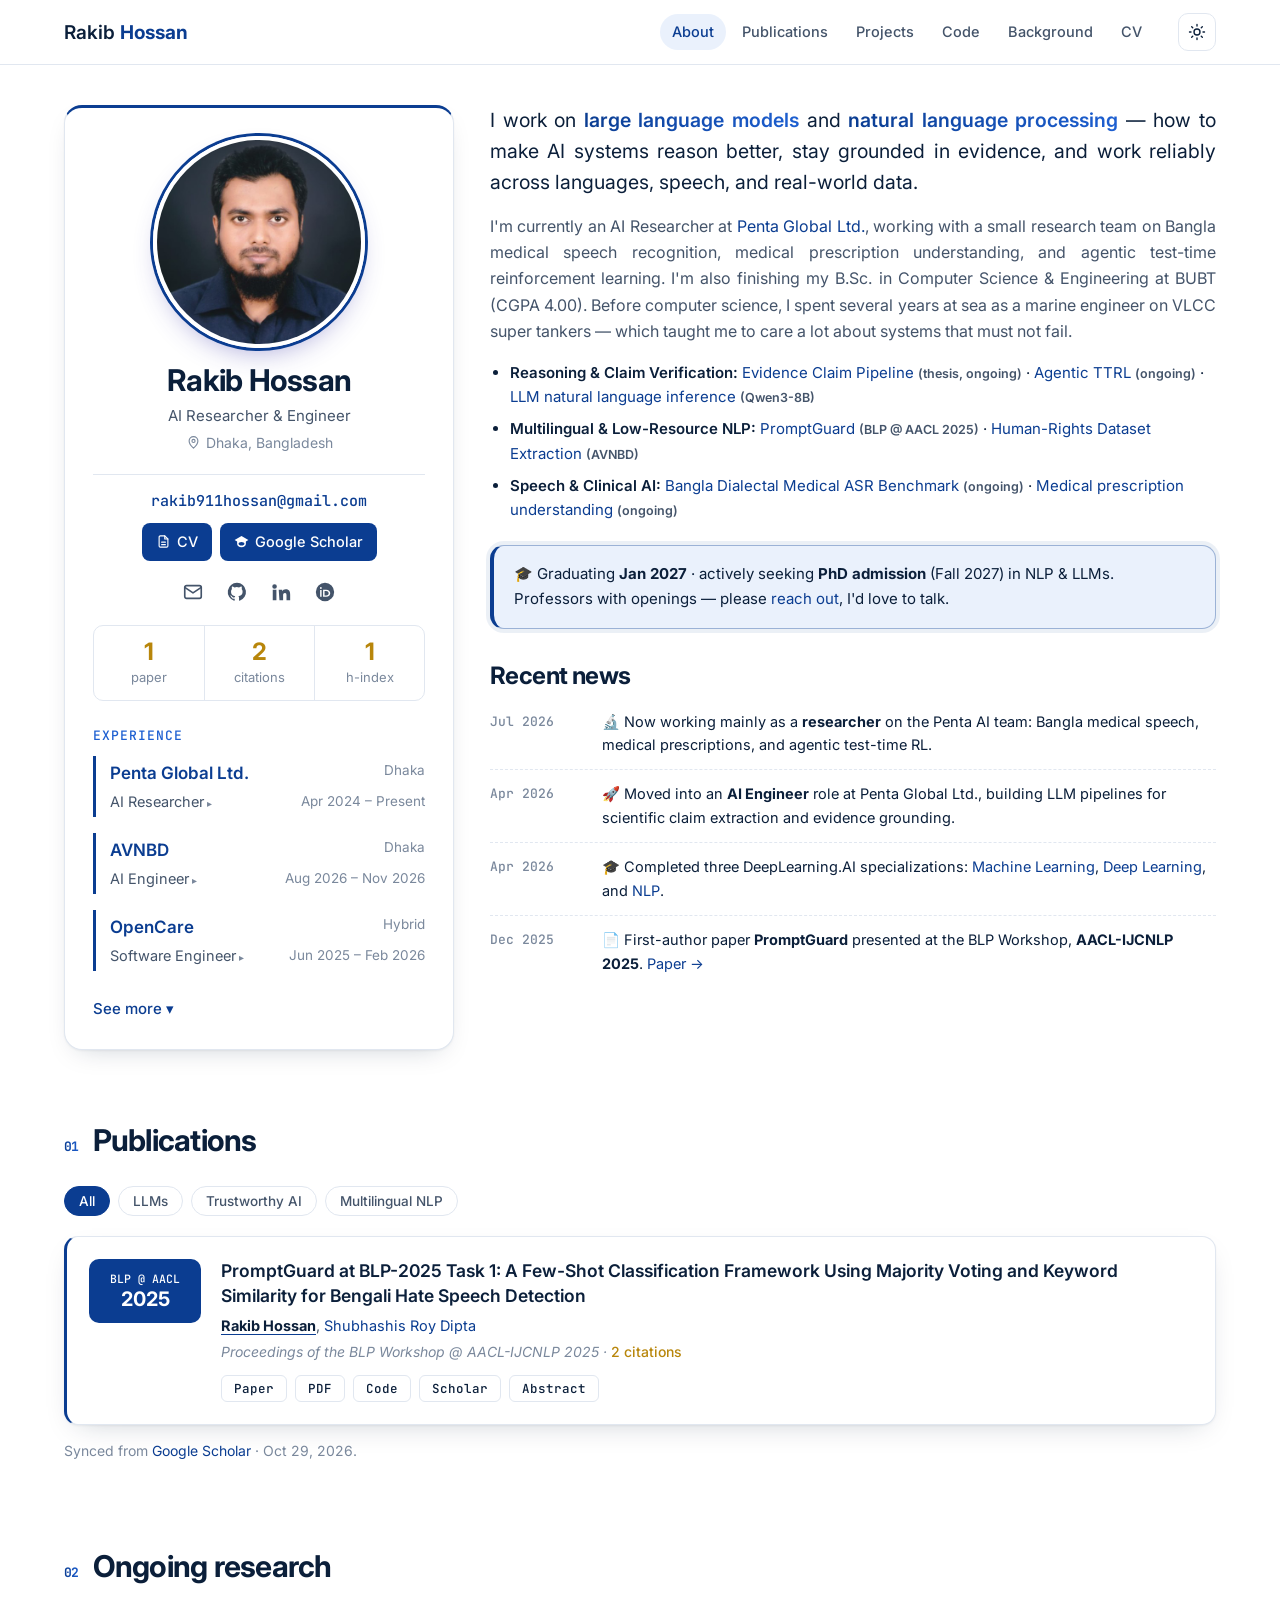
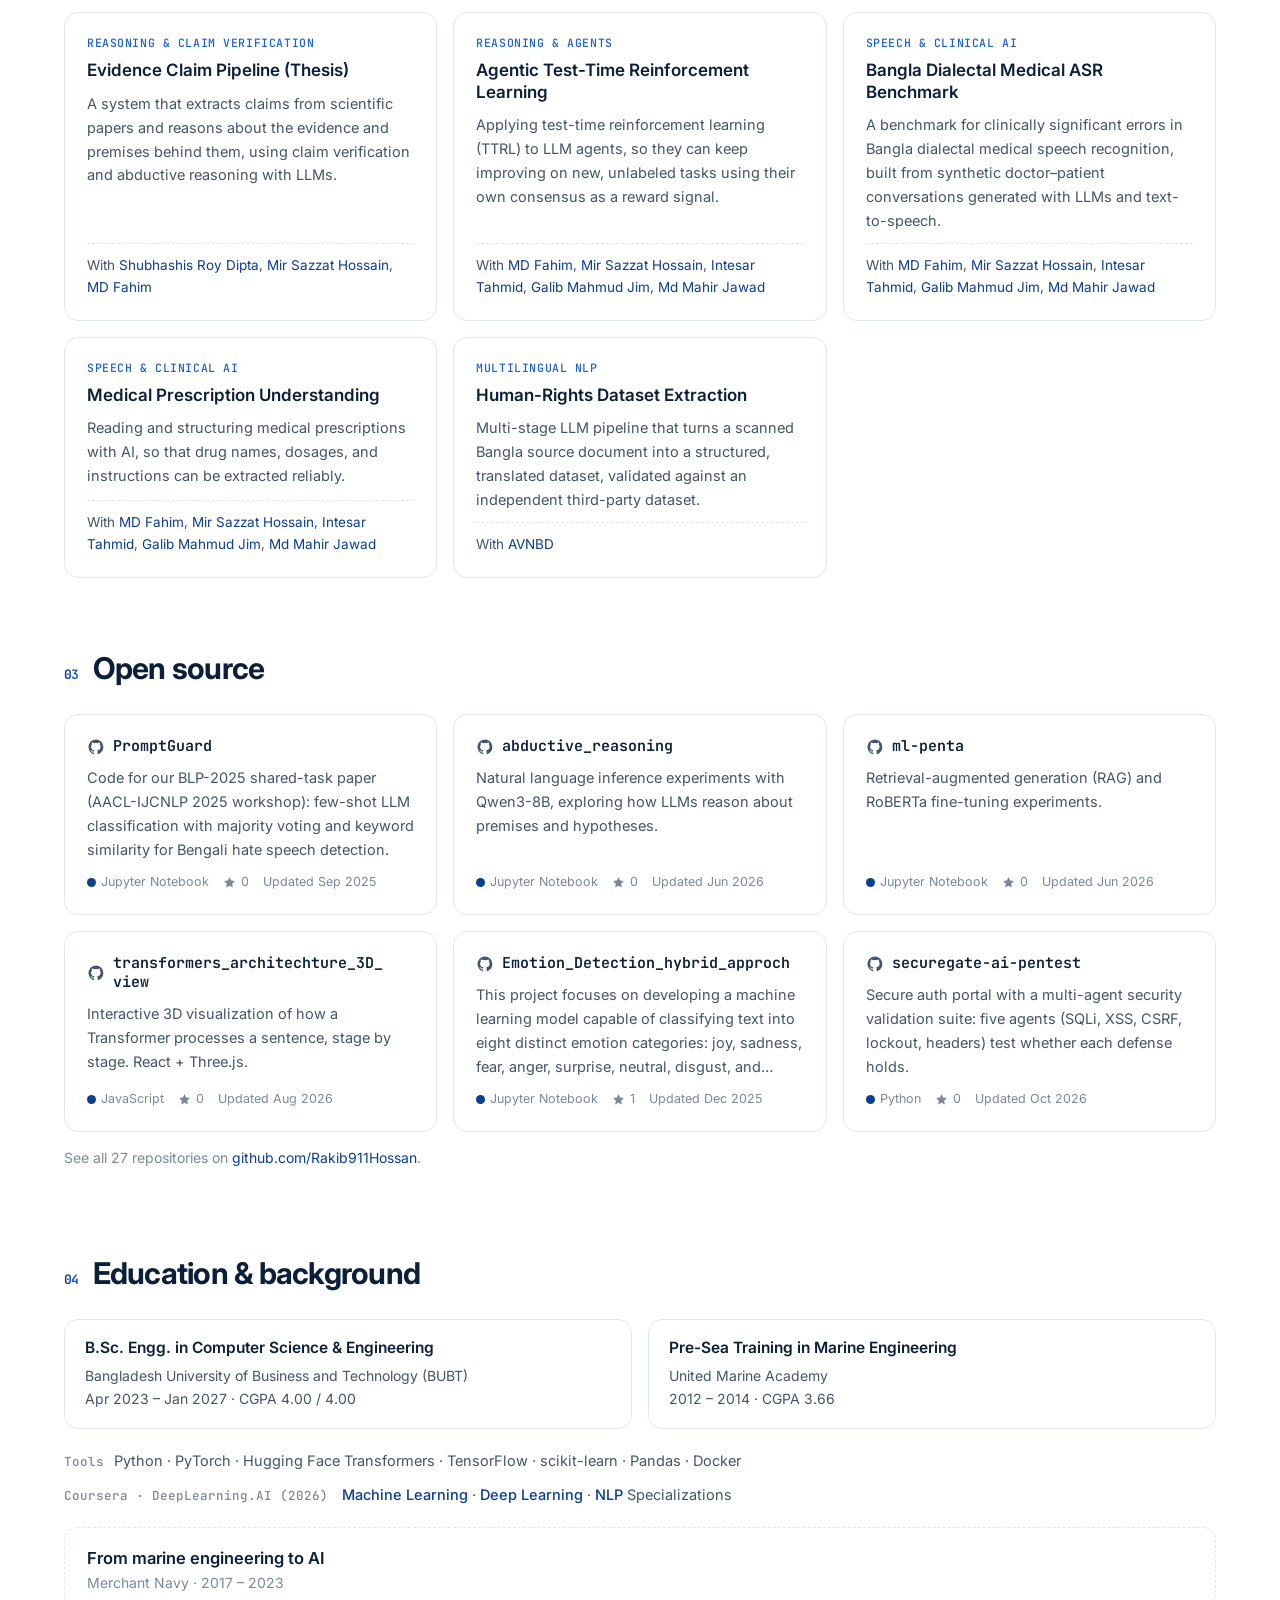
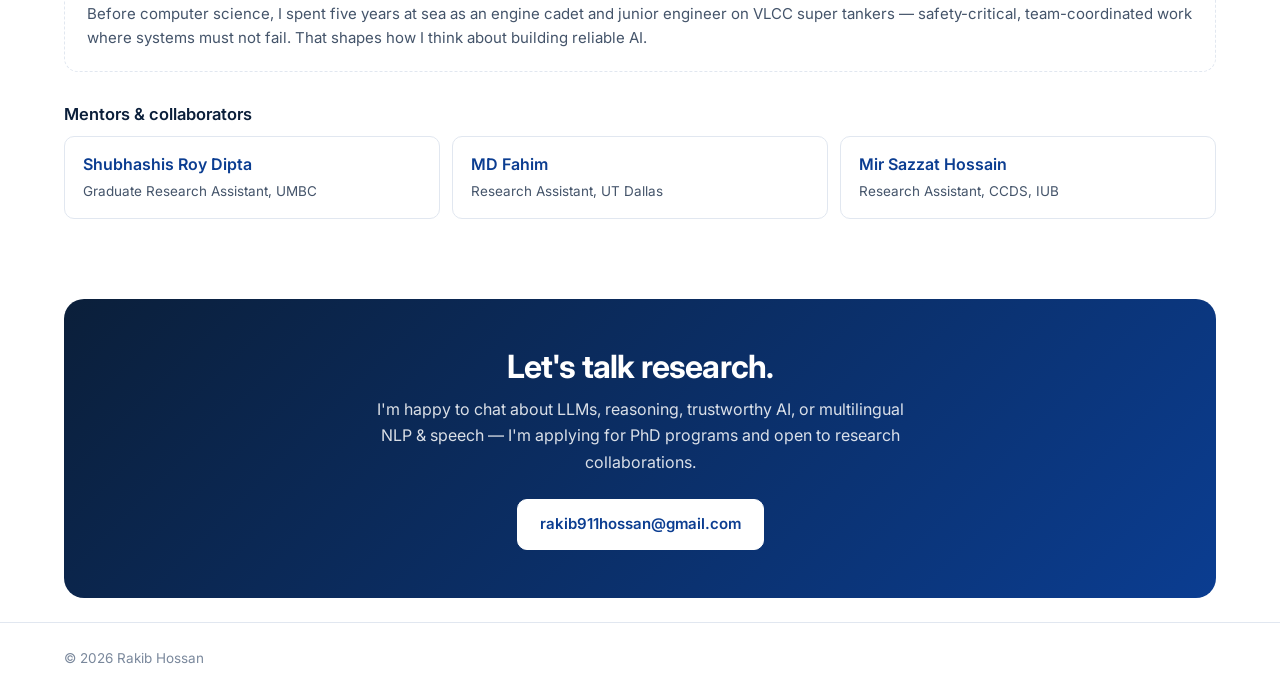
==== template.html @ 10f538f2 "Prerender index.html with headless Chrome; drop live GitHub fetch template.html is now the source pa" ====
<!doctype html>
<html lang="en">
<head>
  <!-- Source page: scripts/prerender.py renders it into index.html. Edit this file, not index.html. -->
  <meta charset="utf-8">
  <meta name="viewport" content="width=device-width, initial-scale=1">
  <title>Rakib Hossan · AI Researcher & Engineer</title>
  <meta name="description" content="Rakib Hossan — AI researcher working on large language models, reasoning, trustworthy AI, and multilingual NLP & speech. Seeking PhD admission (Fall 2027).">
  <link rel="canonical" href="https://www.rakibhossan.com/">
  <meta property="og:type" content="profile">
  <meta property="og:url" content="https://www.rakibhossan.com/">
  <meta property="og:title" content="Rakib Hossan · AI Researcher & Engineer">
  <meta property="og:description" content="LLMs, reasoning, trustworthy AI, and multilingual NLP & speech. Seeking PhD admission (Fall 2027).">
  <meta property="og:image" content="https://www.rakibhossan.com/assets/rakib.jpg">
  <meta name="twitter:card" content="summary">
  <link rel="icon" href="assets/favicon.png">
  <link rel="preconnect" href="https://fonts.googleapis.com">
  <link rel="preconnect" href="https://fonts.gstatic.com" crossorigin>
  <link href="https://fonts.googleapis.com/css2?family=Inter:wght@400;500;600;700&family=JetBrains+Mono:wght@500&display=swap" rel="stylesheet">
  <link rel="stylesheet" href="style.css">
  <script>
    // Mark JS as running (enables scroll animations), and apply saved theme before paint to avoid a flash
    document.documentElement.classList.add('js');
    try { const t = localStorage.getItem('theme'); if (t) document.documentElement.dataset.theme = t; } catch (e) {}
  </script>
  <!-- Vercel Web Analytics (cookieless; served by Vercel, 404s harmlessly on localhost) -->
  <script>window.va = window.va || function () { (window.vaq = window.vaq || []).push(arguments); };</script>
  <script defer src="/_vercel/insights/script.js"></script>
</head>
<body>

<header class="topbar">
  <div class="wrap topbar-inner">
    <a class="brand" href="#about">Rakib <b>Hossan</b></a>
    <nav class="nav" id="nav">
      <a href="#about">About</a>
      <a href="#publications">Publications</a>
      <a href="#projects">Projects</a>
      <a href="#code">Code</a>
      <a href="#background">Background</a>
      <a id="navCv" href="assets/Rakib_Hossan_CV.pdf" target="_blank" rel="noopener" hidden>CV</a>
    </nav>
    <div class="topbar-actions">
      <button class="icon-btn" id="themeToggle" aria-label="Toggle dark mode">
        <svg class="i-sun" viewBox="0 0 24 24"><circle cx="12" cy="12" r="4"/><path d="M12 2v2M12 20v2M4.9 4.9l1.4 1.4M17.7 17.7l1.4 1.4M2 12h2M20 12h2M4.9 19.1l1.4-1.4M17.7 6.3l1.4-1.4"/></svg>
        <svg class="i-moon" viewBox="0 0 24 24"><path d="M21 12.8A9 9 0 1 1 11.2 3a7 7 0 0 0 9.8 9.8z"/></svg>
      </button>
      <button class="icon-btn menu-btn" id="menuBtn" aria-label="Open menu">
        <svg viewBox="0 0 24 24"><path d="M4 7h16M4 12h16M4 17h16"/></svg>
      </button>
    </div>
  </div>
</header>

<!-- All content below is rendered by script.js from data/*.json -->
<main class="wrap" id="app">

  <!-- ============ ABOUT: side card + intro ============ -->
  <section id="about" class="about">
    <aside class="sidecard">
      <div class="id">
        <img id="photo" alt="Portrait of Rakib Hossan" width="96" height="96">
        <div>
          <h1 data-bind="name">Rakib Hossan</h1>
          <p class="position" data-bind="position"></p>
          <p class="location"><svg viewBox="0 0 24 24"><path d="M12 21s-7-6.2-7-11.5a7 7 0 0 1 14 0C19 14.8 12 21 12 21z"/><circle cx="12" cy="9.5" r="2.5"/></svg><span data-bind="location"></span></p>
        </div>
      </div>
      <a class="email" id="emailLink" href="#"></a>
      <div class="quick-links" id="quickLinks"></div>
      <ul class="socials" id="socials"></ul>
      <div class="mini-stats" id="stats"></div>

      <h2 class="side-title">Experience</h2>
      <ol class="exp" id="experience"></ol>
      <button class="link-btn" id="expMore" hidden>See more ▾</button>
    </aside>

    <div class="intro">
      <p class="lead" data-bind="lead"></p>
      <p class="bio" data-bind="bio"></p>
      <ul class="focus-list" id="focus"></ul>
      <div class="callout" data-bind="availability"></div>

      <div class="news-block">
        <h2 class="block-title">Recent news <button class="link-btn" id="newsMore" hidden>(See all)</button></h2>
        <ul class="news" id="newsList"></ul>
      </div>
    </div>
  </section>

  <!-- ============ PUBLICATIONS ============ -->
  <section id="publications" class="section">
    <h2 class="section-title"><span>01</span> Publications</h2>
    <div class="filters" id="pubFilters" aria-label="Filter publications"></div>
    <ol class="pubs" id="pubs"></ol>
    <p class="note" id="scholarNote"></p>
  </section>

  <section id="projects" class="section">
    <h2 class="section-title"><span>02</span> Ongoing research</h2>
    <div class="cards" id="projectCards"></div>
  </section>

  <section id="code" class="section">
    <h2 class="section-title"><span>03</span> Open source</h2>
    <div class="cards repos" id="repos"><p class="note">Loading repositories from GitHub…</p></div>
    <p class="note" id="ghNote"></p>
  </section>

  <section id="background" class="section">
    <h2 class="section-title"><span>04</span> Education &amp; background</h2>
    <div class="edu-grid" id="education"></div>
    <ul class="certs" id="certs"></ul>
    <div id="beyond"></div>
    <h3 class="sub-title">Mentors &amp; collaborators</h3>
    <ul class="mentors" id="mentors"></ul>
  </section>

  <section id="contact" class="section contact">
    <h2>Let's talk research.</h2>
    <p>I'm happy to chat about LLMs, reasoning, trustworthy AI, or multilingual NLP &amp; speech — I'm applying for PhD programs and open to research collaborations.</p>
    <a class="btn primary" id="contactBtn" href="#"></a>
  </section>
</main>

<footer class="footer">
  <div class="wrap">
    <span>© <span id="year"></span> Rakib Hossan</span>
  </div>
</footer>

<script src="script.js"></script>
</body>
</html>
---- style.css ----
/* ---------- tokens ---------- */
/* Navy & gold: institutional, confident; gold marks metrics */
:root {
  --bg: #ffffff;
  --surface: #ffffff;
  --surface-2: #f3f6fb;
  --text: #0b1f3a;
  --muted: #44546a;
  --faint: #7a889c;
  --line: #e1e7f0;
  --accent: #0b3d91;
  --accent-2: #1d5fd1;
  --accent-soft: #eaf1fc;
  --accent-ink: #ffffff;
  --warm: #b8860b;
  --grid: transparent;
  --shadow: 0 1px 2px rgba(11, 31, 58, .05), 0 10px 28px -14px rgba(11, 31, 58, .25);
  --radius: 14px;
  --serif: 'Inter', system-ui, -apple-system, 'Segoe UI', sans-serif;
  --sans: 'Inter', system-ui, -apple-system, 'Segoe UI', sans-serif;
  --mono: 'JetBrains Mono', ui-monospace, monospace;
  color-scheme: light;
}
@media (prefers-color-scheme: dark) {
  :root:not([data-theme="light"]) {
    --bg: #0a1424; --surface: #0f1d33; --surface-2: #13233d; --text: #e6edf7; --muted: #a3b1c6;
    --faint: #6f809a; --line: #1f3150; --accent: #7fb0ff; --accent-2: #a9c8ff; --accent-soft: #14284a;
    --accent-ink: #071222; --warm: #e0b44c; --grid: transparent;
    --shadow: 0 1px 2px rgba(0,0,0,.4), 0 10px 30px -12px rgba(0,0,0,.6); color-scheme: dark;
  }
}
:root[data-theme="dark"] {
  --bg: #0a1424; --surface: #0f1d33; --surface-2: #13233d; --text: #e6edf7; --muted: #a3b1c6;
  --faint: #6f809a; --line: #1f3150; --accent: #7fb0ff; --accent-2: #a9c8ff; --accent-soft: #14284a;
  --accent-ink: #071222; --warm: #e0b44c; --grid: transparent;
  --shadow: 0 1px 2px rgba(0,0,0,.4), 0 10px 30px -12px rgba(0,0,0,.6); color-scheme: dark;
}

/* ---------- base ---------- */
*, *::before, *::after { box-sizing: border-box; }
html { scroll-behavior: smooth; scroll-padding-top: 80px; }
body {
  position: relative; margin: 0; background: var(--bg); color: var(--text);
  font: 400 16px/1.65 var(--sans); -webkit-font-smoothing: antialiased;
  transition: background .25s, color .25s;
}

a { color: var(--accent); text-decoration: none; text-underline-offset: 3px; }
a:hover { text-decoration: underline; }
img { max-width: 100%; display: block; }
svg { width: 18px; height: 18px; fill: none; stroke: currentColor; stroke-width: 1.8; stroke-linecap: round; stroke-linejoin: round; flex-shrink: 0; }
svg.fill { fill: currentColor; stroke: none; }
h1, h2, h3, h4 { margin: 0; line-height: 1.25; }
[hidden] { display: none !important; }
.wrap { max-width: 1200px; margin: 0 auto; padding: 0 24px; }
@media (max-width: 600px) { .wrap { padding: 0 16px; } }

/* ---------- top bar ---------- */
.topbar {
  position: sticky; top: 0; z-index: 20;
  background: color-mix(in srgb, var(--bg) 82%, transparent);
  backdrop-filter: saturate(160%) blur(12px);
  border-bottom: 1px solid var(--line);
}
.topbar-inner { display: flex; align-items: center; gap: 24px; height: 64px; }
.brand { font: 600 19px var(--serif); color: var(--text); }
.brand b { font-weight: 700; color: var(--accent); }
.brand:hover { text-decoration: none; }
.nav { display: flex; gap: 4px; margin-left: auto; }
.nav a {
  color: var(--muted); font-size: 14.5px; font-weight: 500; padding: 6px 12px; border-radius: 999px;
  transition: color .15s, background .15s;
}
.nav a:hover { color: var(--text); background: var(--surface-2); text-decoration: none; }
.nav a.active { color: var(--accent); background: var(--accent-soft); }
.topbar-actions { display: flex; gap: 6px; }
.icon-btn {
  display: grid; place-items: center; width: 38px; height: 38px; border-radius: 10px;
  border: 1px solid var(--line); background: var(--surface); color: var(--text); cursor: pointer;
}
.icon-btn:hover { border-color: var(--accent); color: var(--accent); }
.i-moon { display: none; }
:root[data-theme="dark"] .i-sun { display: none; }
:root[data-theme="dark"] .i-moon { display: block; }
@media (prefers-color-scheme: dark) {
  :root:not([data-theme="light"]) .i-sun { display: none; }
  :root:not([data-theme="light"]) .i-moon { display: block; }
}
.menu-btn { display: none; }
@media (max-width: 860px) {
  .menu-btn { display: grid; }
  .nav {
    position: absolute; top: 64px; left: 0; right: 0; flex-direction: column; gap: 0;
    background: var(--bg); border-bottom: 1px solid var(--line); padding: 8px 16px 16px;
    display: none;
  }
  .nav.open { display: flex; }
  .nav a { padding: 10px 12px; border-radius: 8px; }
  .topbar-actions { margin-left: auto; }
}

/* ---------- about: side card + intro ---------- */
.about {
  display: grid; grid-template-columns: 390px 1fr; gap: 36px; align-items: start;
  padding: 40px 0 8px;
}
.sidecard {
  background: var(--surface); border: 1px solid var(--line); border-radius: 18px;
  padding: 28px; box-shadow: var(--shadow);
}
.id { display: flex; flex-direction: column; gap: 16px; align-items: center; text-align: center; }
.id img { width: 212px; height: 212px; border-radius: 50%; object-fit: cover; border: 4px solid var(--surface); flex-shrink: 0;
  box-shadow: 0 0 0 3px var(--accent), 0 12px 28px -10px rgba(55, 48, 163, .45); }
.id h1 { white-space: nowrap; font: 700 30px/1.1 var(--serif); letter-spacing: -.01em; }
.position { margin: 8px 0 0; font-size: 15px; line-height: 1.45; color: var(--muted); }
.email {
  display: block; margin: 20px 0 12px; padding-top: 16px; border-top: 1px solid var(--line);
  font: 500 15px var(--mono); word-break: break-all;
}
.quick-links { display: flex; flex-wrap: wrap; gap: 8px; }
.tag-btn {
  display: inline-flex; align-items: center; gap: 6px; padding: 7px 14px; border-radius: 8px;
  background: var(--accent); color: var(--accent-ink); font-size: 14.5px; font-weight: 500;
}
.tag-btn:hover { text-decoration: none; filter: brightness(1.08); }
.tag-btn svg { width: 15px; height: 15px; }
.socials { list-style: none; display: flex; gap: 2px; margin: 10px 0 0 -8px; padding: 0; }
.socials a {
  display: grid; place-items: center; width: 42px; height: 42px; border-radius: 10px;
  color: var(--muted); transition: color .15s, background .15s;
}
.socials a:hover { color: var(--accent); background: var(--accent-soft); }
.socials svg { width: 22px; height: 22px; }
.mini-stats {
  display: grid; grid-template-columns: repeat(4, 1fr); margin-top: 12px;
  border: 1px solid var(--line); border-radius: 10px; overflow: hidden;
}
.mini-stats div { display: flex; flex-direction: column; align-items: center; padding: 12px 4px; }
.mini-stats div + div { border-left: 1px solid var(--line); }
.mini-stats b { font: 700 24px/1.2 var(--serif); color: var(--accent); }
.mini-stats span { font-size: 13px; color: var(--faint); }

.side-title {
  font: 500 13px var(--mono); text-transform: uppercase; letter-spacing: .08em; color: var(--warm);
  margin: 26px 0 12px;
}
.exp { list-style: none; margin: 0; padding: 0; }
.exp > li { border-left: 3px solid var(--accent); padding: 3px 0 3px 14px; margin-bottom: 16px; }
.exp summary { list-style: none; cursor: pointer; }
.exp summary::-webkit-details-marker { display: none; }
.exp-row { display: flex; justify-content: space-between; gap: 10px; font-size: 14.5px; color: var(--muted); }
.exp-row + .exp-row { margin-top: 3px; }
.exp-org { font-size: 17px; font-weight: 600; color: var(--text); }
.exp-where, .exp-date { color: var(--faint); white-space: nowrap; font-size: 13.5px; }
.exp summary:hover .exp-row:last-child > span:first-child { color: var(--accent); }
.exp summary .exp-row:last-child > span:first-child::after { content: ' ▸'; font-size: 10px; color: var(--faint); }
.exp details[open] summary .exp-row:last-child > span:first-child::after { content: ' ▾'; }
.exp details ul { margin: 8px 0 2px; padding-left: 18px; font-size: 14.5px; color: var(--muted); }
.exp details li { margin: 3px 0; }

.intro .lead { font-size: 19.5px; line-height: 1.6; margin: 0 0 14px; }
.lead strong { color: var(--accent); font-weight: 600; }
.bio { color: var(--muted); margin: 0 0 16px; }
.focus-list { margin: 0 0 22px; padding-left: 20px; }
.focus-list li { margin: 7px 0; font-size: 15px; }
.focus-list b { font-weight: 600; }
.venue-tag { font-size: 12.5px; font-weight: 600; color: var(--muted); }
.callout {
  padding: 16px 20px; border-radius: 14px; text-align: center; font-size: 15px;
  background: var(--accent-soft); border: 1px solid color-mix(in srgb, var(--accent) 35%, transparent);
  box-shadow: 0 0 0 4px color-mix(in srgb, var(--accent) 8%, transparent);
}
.news-block { margin-top: 32px; }
.block-title { font: 700 24px var(--serif); margin-bottom: 8px; display: flex; align-items: baseline; gap: 8px; }
.block-title .link-btn { margin: 0; font-size: 14px; }
.news li { font-size: 14.5px; }

@media (max-width: 900px) {
  .about { grid-template-columns: 1fr; gap: 28px; padding-top: 24px; }
}
@media (max-width: 400px) {
  .id img { width: 180px; height: 180px; }
  .id h1 { font-size: 26px; }
}

/* ---------- sections ---------- */
.section { padding: 64px 0 8px; transition: opacity .6s, transform .6s; }
/* Fade-in only when JS runs; the prerendered page stays fully visible without it */
.js .section:not(.in) { opacity: 0; transform: translateY(14px); }
@media (prefers-reduced-motion: reduce) { .js .section:not(.in) { opacity: 1; transform: none; } .section { transition: none; } }
.section-title {
  display: flex; align-items: baseline; gap: 14px; font: 700 30px var(--serif);
  letter-spacing: -.01em; margin-bottom: 28px;
}
.section-title span { font: 500 13px var(--mono); color: var(--warm); }
.sub-title { font: 700 20px var(--serif); margin: 40px 0 16px; }
.note { color: var(--faint); font-size: 14px; }
.link-btn {
  background: none; border: 0; padding: 0; margin-top: 12px; color: var(--accent);
  font: 500 14px var(--sans); cursor: pointer;
}
.link-btn:hover { text-decoration: underline; }

/* news */
.news { list-style: none; margin: 0; padding: 0; }
.news li {
  display: grid; grid-template-columns: 96px 1fr; gap: 16px; padding: 12px 0;
  border-bottom: 1px dashed var(--line);
}
.news li:last-child { border-bottom: 0; }
.news time { font: 500 13px/1.9 var(--mono); color: var(--faint); }
@media (max-width: 520px) { .news li { grid-template-columns: 1fr; gap: 2px; } }

/* background */
.tl-meta { color: var(--faint); font-size: 14px; margin: 2px 0 8px; }
.beyond { margin-top: 20px; padding: 20px 22px; border: 1px dashed var(--line); border-radius: var(--radius); }
.beyond h3 { font-size: 16.5px; font-weight: 600; }
.beyond p:last-child { margin: 0; color: var(--muted); font-size: 15px; }
.edu-grid { display: grid; grid-template-columns: repeat(auto-fit, minmax(260px, 1fr)); gap: 16px; }
.edu { padding: 18px 20px; background: var(--surface); border: 1px solid var(--line); border-radius: var(--radius); }
.edu h4 { font-size: 15.5px; font-weight: 600; margin-bottom: 6px; }
.edu p { margin: 0; font-size: 14px; color: var(--muted); }
@media (max-width: 760px) { .edu-grid { grid-template-columns: 1fr; } }

/* publications */
.filters { display: flex; flex-wrap: wrap; gap: 8px; margin-bottom: 20px; }
.chip {
  border: 1px solid var(--line); background: var(--surface); color: var(--muted);
  padding: 6px 14px; border-radius: 999px; font: 500 13.5px var(--sans); cursor: pointer;
  transition: all .15s;
}
.chip:hover { border-color: var(--accent); color: var(--accent); }
.chip.active { background: var(--accent); border-color: var(--accent); color: var(--accent-ink); }
.pubs { list-style: none; margin: 0; padding: 0; display: grid; gap: 16px; }
.pub {
  display: grid; grid-template-columns: 112px 1fr; gap: 20px; padding: 22px;
  background: var(--surface); border: 1px solid var(--line); border-radius: var(--radius);
  box-shadow: var(--shadow);
}
.pub-badge {
  align-self: start; text-align: center; padding: 12px 8px; border-radius: 10px;
  background: var(--accent-soft); color: var(--accent); font: 500 11.5px/1.4 var(--mono);
  word-break: break-word;
}
.pub-badge b { font: 700 20px var(--serif); }
.pub h3 { font: 600 17.5px/1.4 var(--sans); margin-bottom: 6px; }
.authors { margin: 0; font-size: 14.5px; color: var(--muted); }
.authors b { color: var(--text); text-decoration: underline; text-decoration-color: var(--accent); text-underline-offset: 3px; }
.venue { margin: 2px 0 12px; font-size: 14px; font-style: italic; color: var(--faint); }
.cites { font-style: normal; color: var(--warm); font-weight: 500; }
.pub-links { display: flex; flex-wrap: wrap; gap: 8px; }
.pub-links a, .abs-toggle {
  font: 500 12.5px var(--mono); padding: 4px 12px; border-radius: 6px;
  border: 1px solid var(--line); color: var(--text); background: transparent; cursor: pointer;
}
.pub-links a:hover, .abs-toggle:hover, .abs-toggle.on { border-color: var(--accent); color: var(--accent); text-decoration: none; }
.abstract {
  margin: 14px 0 0; padding: 14px 16px; background: var(--surface-2); border-radius: 10px;
  font-size: 14.5px; color: var(--muted);
}
@media (max-width: 600px) {
  .pub { grid-template-columns: 1fr; gap: 12px; padding: 18px; }
  .pub-badge { justify-self: start; padding: 6px 12px; }
  .pub-badge br { display: none; }
  .pub-badge b { font-size: 14px; margin-left: 4px; }
}

/* cards */
.cards { display: grid; grid-template-columns: repeat(3, 1fr); gap: 16px; }
.card {
  display: flex; flex-direction: column; gap: 10px; padding: 22px;
  background: var(--surface); border: 1px solid var(--line); border-radius: var(--radius);
  transition: transform .2s, border-color .2s, box-shadow .2s;
}
.card:hover { transform: translateY(-3px); border-color: var(--accent); box-shadow: var(--shadow); }
.card h3 { font-size: 17px; font-weight: 600; }
.card p { margin: 0; color: var(--muted); font-size: 14.5px; }
.card .collab { margin-top: auto; padding-top: 10px; border-top: 1px dashed var(--line); font-size: 13.5px; }
.tag { align-self: flex-start; font: 500 11.5px var(--mono); color: var(--warm); text-transform: uppercase; letter-spacing: .05em; }
@media (max-width: 900px) { .cards { grid-template-columns: repeat(2, 1fr); } }
@media (max-width: 600px) { .cards { grid-template-columns: 1fr; } }

.repo { color: var(--text); }
.repo:hover { text-decoration: none; }
.repo p { display: -webkit-box; -webkit-line-clamp: 4; -webkit-box-orient: vertical; overflow: hidden; }
.repo h3 { display: flex; align-items: center; gap: 8px; font-family: var(--mono); font-size: 15px; overflow-wrap: anywhere; }
.repo h3 svg { color: var(--muted); }
.repo-meta { margin-top: auto; display: flex; flex-wrap: wrap; gap: 14px; font-size: 12.5px; color: var(--faint); }
.repo-meta span { display: inline-flex; align-items: center; gap: 5px; }
.repo-meta svg { width: 13px; height: 13px; }
.lang-dot { width: 9px; height: 9px; border-radius: 50%; background: var(--accent); display: inline-block; }

/* mentors */
.sub-title { font-size: 16.5px; font-weight: 600; margin: 32px 0 12px; }
.mentors { list-style: none; padding: 0; margin: 0; display: grid; grid-template-columns: repeat(auto-fit, minmax(230px, 1fr)); gap: 12px; }
.mentors li { padding: 14px 18px; background: var(--surface); border: 1px solid var(--line); border-radius: 10px; }
.mentors a { display: block; font-weight: 600; }
.mentors span { font-size: 13.5px; color: var(--muted); }
.pill {
  font-size: 13px; padding: 3px 11px; border-radius: 999px;
  background: var(--surface); border: 1px solid var(--line); color: var(--muted);
}
.certs { list-style: none; padding: 0; margin: 32px 0 0; display: grid; gap: 10px; }
.certs li {
  display: flex; justify-content: space-between; gap: 16px; flex-wrap: wrap;
  padding: 14px 18px; background: var(--surface); border: 1px solid var(--line); border-radius: 10px;
}
.certs a { font-weight: 500; }
.certs span { font: 500 12.5px var(--mono); color: var(--faint); }

/* contact */
.contact {
  margin: 72px 0 24px; padding: 48px 32px; text-align: center; border-radius: 20px;
  background: var(--accent-soft); border: 1px solid var(--line);
}
.contact h2 { font: 700 32px var(--serif); margin-bottom: 10px; }
.contact p { color: var(--muted); max-width: 560px; margin: 0 auto 24px; }
.contact .btn { word-break: break-all; }

/* footer */
.footer { border-top: 1px solid var(--line); padding: 24px 0; color: var(--faint); font-size: 13.5px; }
.footer .wrap { display: flex; justify-content: space-between; gap: 16px; flex-wrap: wrap; }

/* ---------- academic theme accents ---------- */
.lead strong, .section-title span {
  background: linear-gradient(90deg, var(--accent), var(--accent-2));
  -webkit-background-clip: text; background-clip: text; color: transparent;
}
.section-title span { font-weight: 700; }
.section-title { letter-spacing: -.025em; }
.id h1, .contact h2, .block-title { letter-spacing: -.025em; }
.mini-stats b, .stat .num { color: var(--warm); }
.cites { color: var(--warm); }
.tag, .side-title { color: var(--accent-2); }
.sidecard { border-top: 3px solid var(--accent); }
.pub { border-left: 3px solid var(--accent); }
.pub-badge { background: var(--accent); color: var(--accent-ink); }
.pub-badge b { color: var(--accent-ink); }
.callout { text-align: left; border-left: 4px solid var(--accent); }
.contact {
  background: linear-gradient(135deg, #0b1f3a, #0b3d91); border: 0; color: #fff;
}
.contact p { color: rgba(255,255,255,.85); }
.contact .btn.primary { background: #fff; border-color: #fff; color: #0b3d91; }
:root[data-theme="dark"] .contact { background: linear-gradient(135deg, #0f2a55, #1d4ed8); }
@media (prefers-color-scheme: dark) { :root:not([data-theme="light"]) .contact { background: linear-gradient(135deg, #0f2a55, #1d4ed8); } }

/* buttons */
.btn {
  display: inline-flex; align-items: center; gap: 8px; padding: 12px 22px; border-radius: 10px;
  border: 1px solid var(--line); background: var(--surface); color: var(--text);
  font-weight: 600; font-size: 15px; transition: transform .15s, box-shadow .15s;
}
.btn:hover { text-decoration: none; transform: translateY(-1px); box-shadow: 0 8px 20px -8px rgba(0,0,0,.35); }
.btn.primary { background: var(--accent); border-color: var(--accent); color: var(--accent-ink); }

.sidecard .link-btn { font-size: 15px; }
.location { display: flex; align-items: center; justify-content: center; gap: 5px; margin: 4px 0 0; font-size: 14px; color: var(--faint); }
.location svg { width: 15px; height: 15px; }
/* centre the contact block under the stacked portrait */
.sidecard .email { text-align: center; }
.sidecard .quick-links { justify-content: center; }
.sidecard .socials { justify-content: center; margin: 10px 0 0; }
/* marine-engineering roles: anchor marker + muted rail to set them apart from CS/AI work */
.exp > li.marine { border-left-color: var(--faint); }
.exp > li.marine .exp-org { color: var(--text); }
.exp > li.marine .exp-org::before { content: '⚓ '; }

/* Justify the intro paragraphs on wide screens (as on roydipta.com); phones stay left-aligned */
@media (min-width: 901px) {
  .intro .lead, .intro .bio { text-align: justify; hyphens: auto; -webkit-hyphens: auto; }
}

/* certifications collapsed to one quiet line */
.certs li.cert-line { display: block; padding: 0; background: none; border: 0; font-size: 14.5px; color: var(--muted); }
.certs li.cert-line > span { font: 500 12.5px var(--mono); color: var(--faint); margin-right: 10px; }
.certs { margin-top: 20px; }
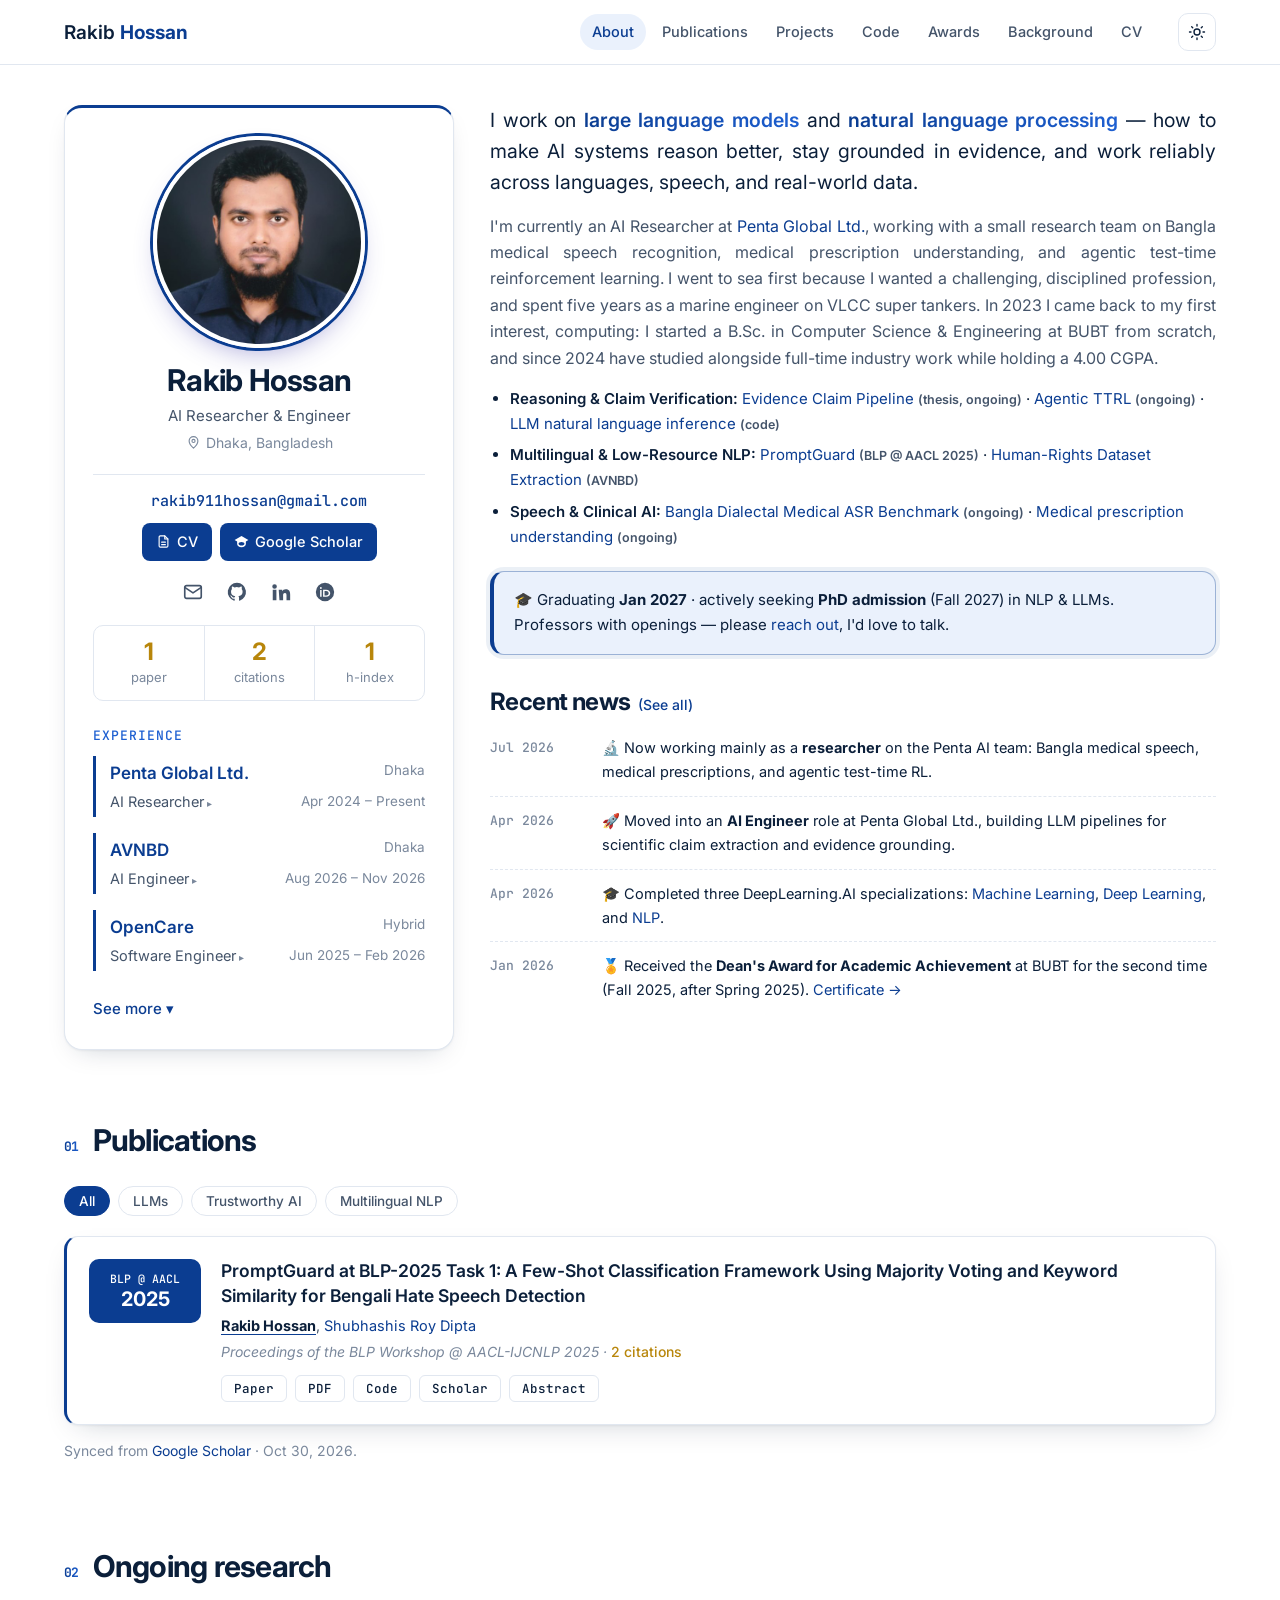
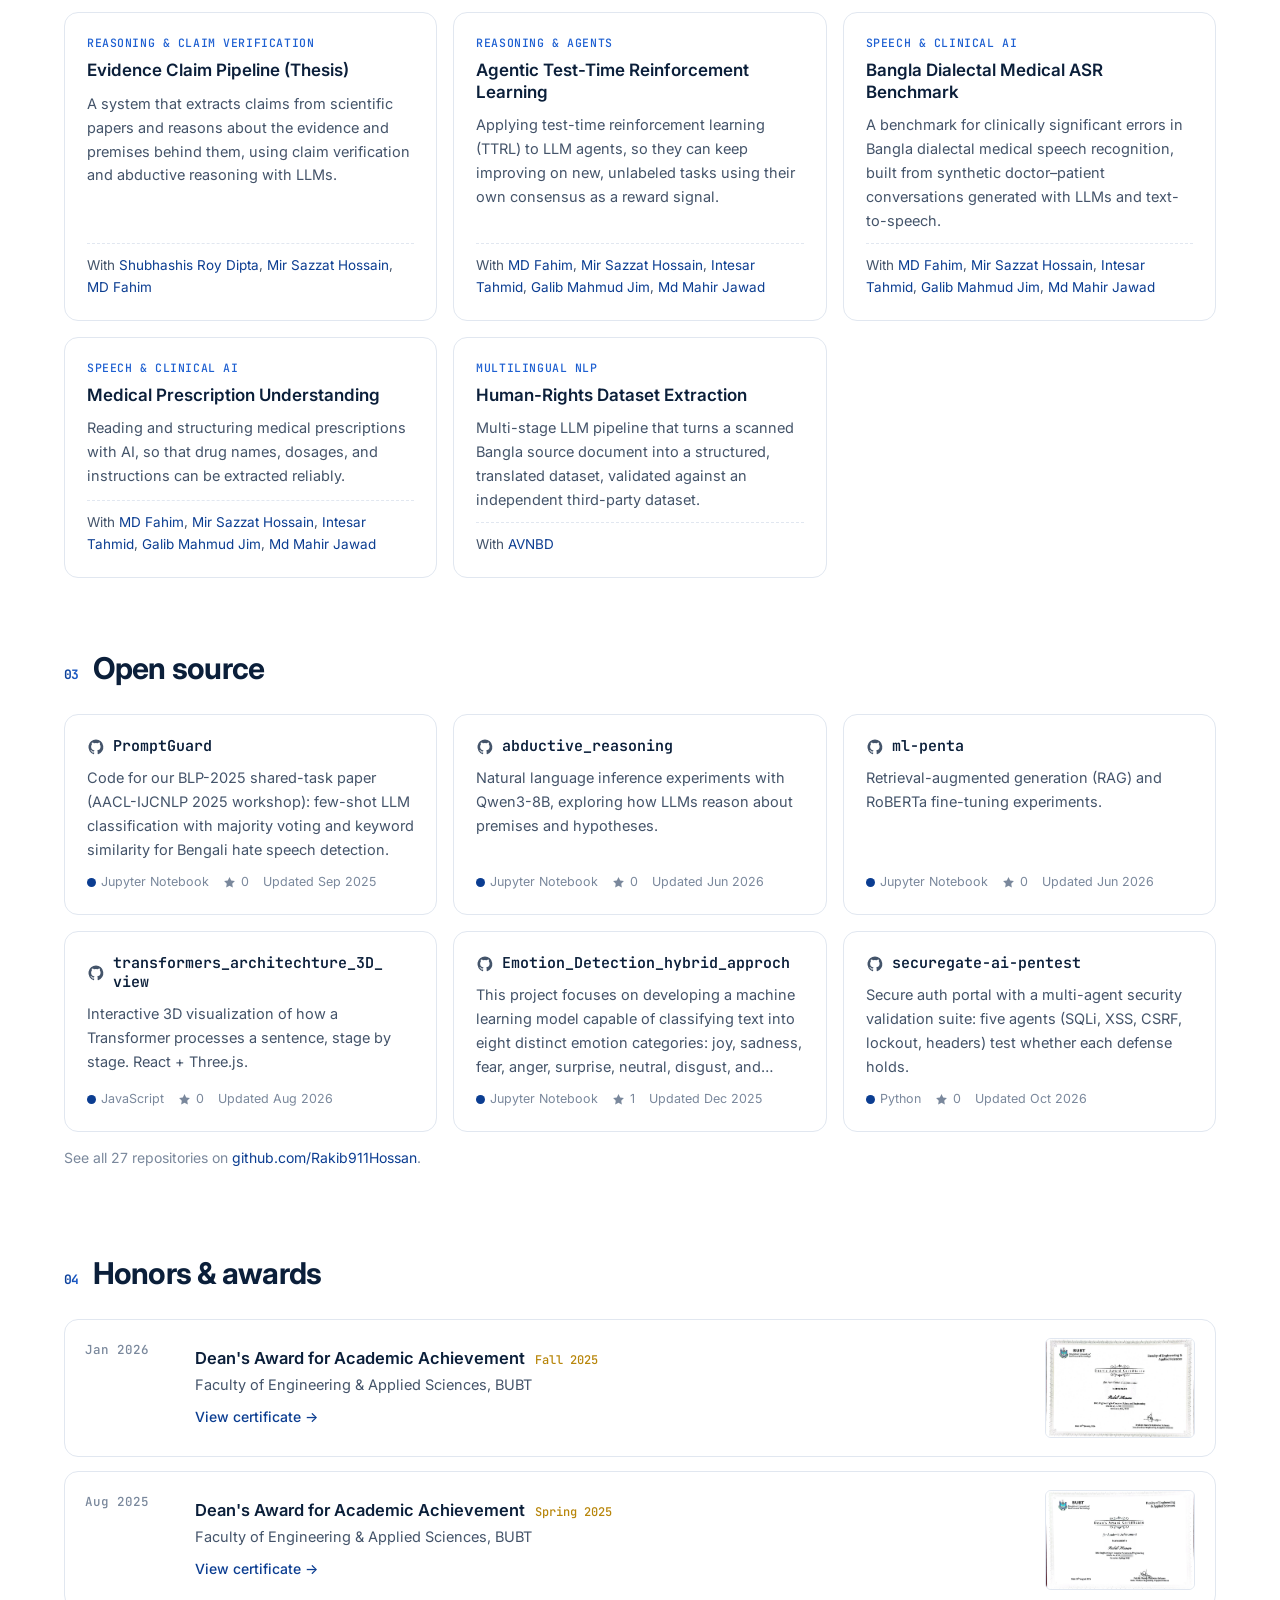
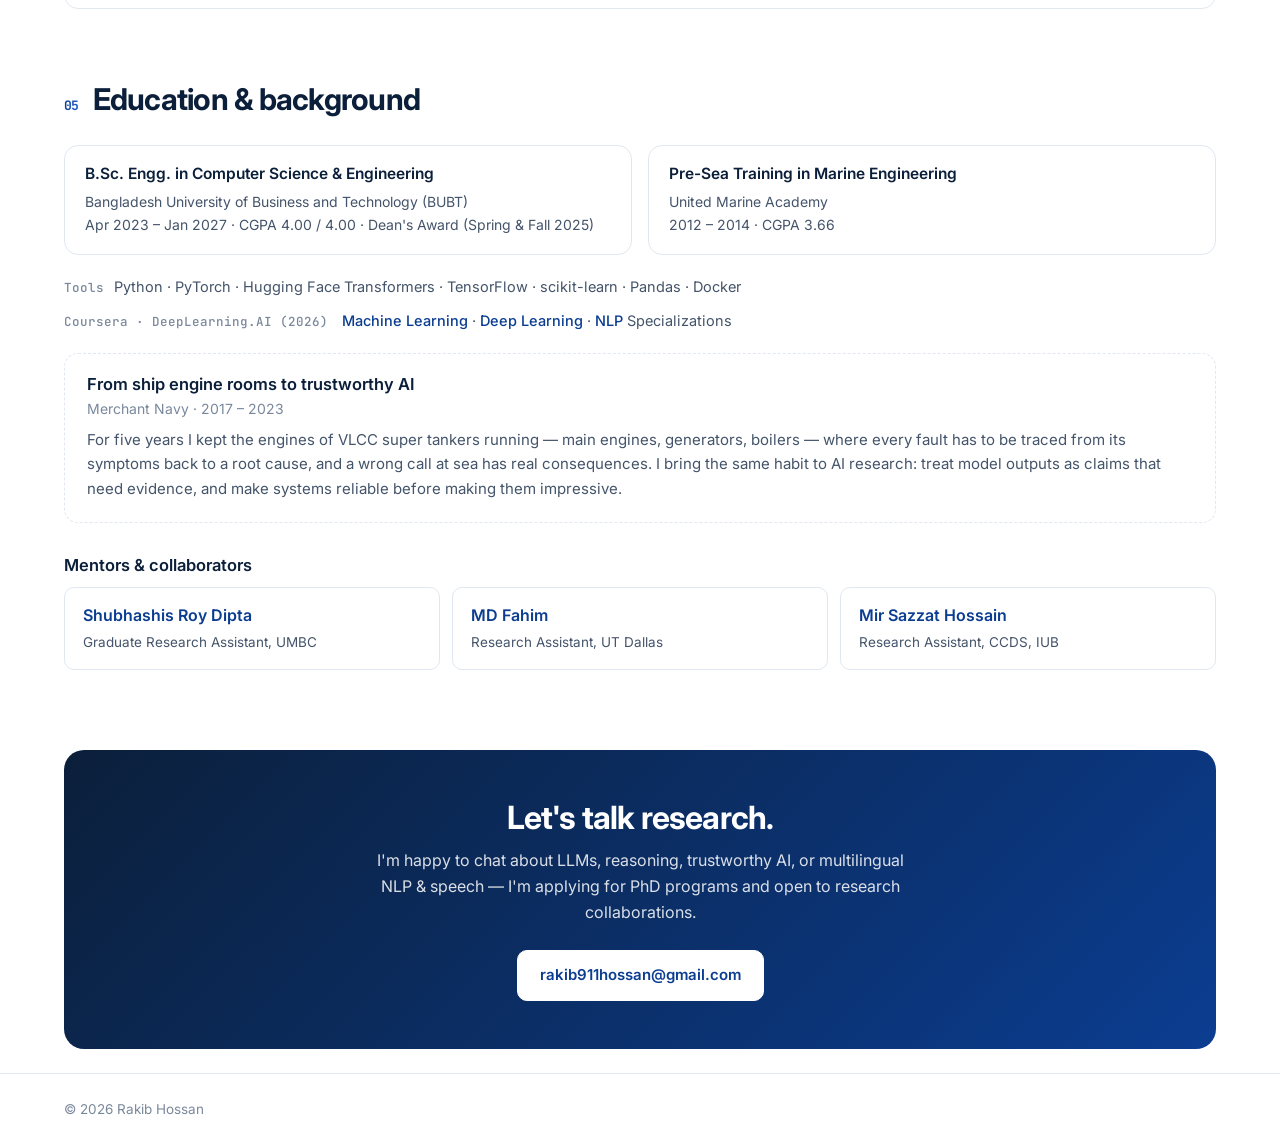
==== commit e013106b: "Dedicated Honors & awards section with certificate thumbnails Co-Authored-By: Claude Opus 5.5 <norep" ====
--- a/template.html
+++ b/template.html
@@ -37,6 +37,7 @@
       <a href="#publications">Publications</a>
       <a href="#projects">Projects</a>
       <a href="#code">Code</a>
+      <a href="#awards">Awards</a>
       <a href="#background">Background</a>
       <a id="navCv" href="assets/Rakib_Hossan_CV.pdf" target="_blank" rel="noopener" hidden>CV</a>
     </nav>
@@ -108,8 +109,13 @@
     <p class="note" id="ghNote"></p>
   </section>
 
+  <section id="awards" class="section">
+    <h2 class="section-title"><span>04</span> Honors &amp; awards</h2>
+    <ol class="awards" id="awardList"></ol>
+  </section>
+
   <section id="background" class="section">
-    <h2 class="section-title"><span>04</span> Education &amp; background</h2>
+    <h2 class="section-title"><span>05</span> Education &amp; background</h2>
     <div class="edu-grid" id="education"></div>
     <ul class="certs" id="certs"></ul>
     <div id="beyond"></div>
--- a/style.css
+++ b/style.css
@@ -290,6 +290,23 @@
 .repo-meta svg { width: 13px; height: 13px; }
 .lang-dot { width: 9px; height: 9px; border-radius: 50%; background: var(--accent); display: inline-block; }
 
+/* honors & awards */
+.awards { list-style: none; padding: 0; margin: 0; display: grid; gap: 14px; }
+.awards li {
+  display: grid; grid-template-columns: 90px 1fr 150px; gap: 20px; align-items: center;
+  padding: 18px 20px; background: var(--surface); border: 1px solid var(--line); border-radius: var(--radius);
+}
+.award-date { font: 500 12.5px var(--mono); color: var(--faint); align-self: start; padding-top: 3px; }
+.award-body h3 { font-size: 16.5px; font-weight: 600; margin: 0 0 4px; }
+.award-term { font: 500 12px var(--mono); color: var(--warm); margin-left: 6px; white-space: nowrap; }
+.award-body p { margin: 0 0 6px; font-size: 14.5px; color: var(--muted); }
+.award-link { font-size: 14px; font-weight: 500; }
+.award-thumb img { display: block; width: 150px; aspect-ratio: 3 / 2; object-fit: cover; border: 1px solid var(--line); border-radius: 6px; }
+@media (max-width: 600px) {
+  .awards li { grid-template-columns: 1fr; gap: 8px; }
+  .award-thumb img { width: 100%; max-width: 320px; }
+}
+
 /* mentors */
 .sub-title { font-size: 16.5px; font-weight: 600; margin: 32px 0 12px; }
 .mentors { list-style: none; padding: 0; margin: 0; display: grid; grid-template-columns: repeat(auto-fit, minmax(230px, 1fr)); gap: 12px; }
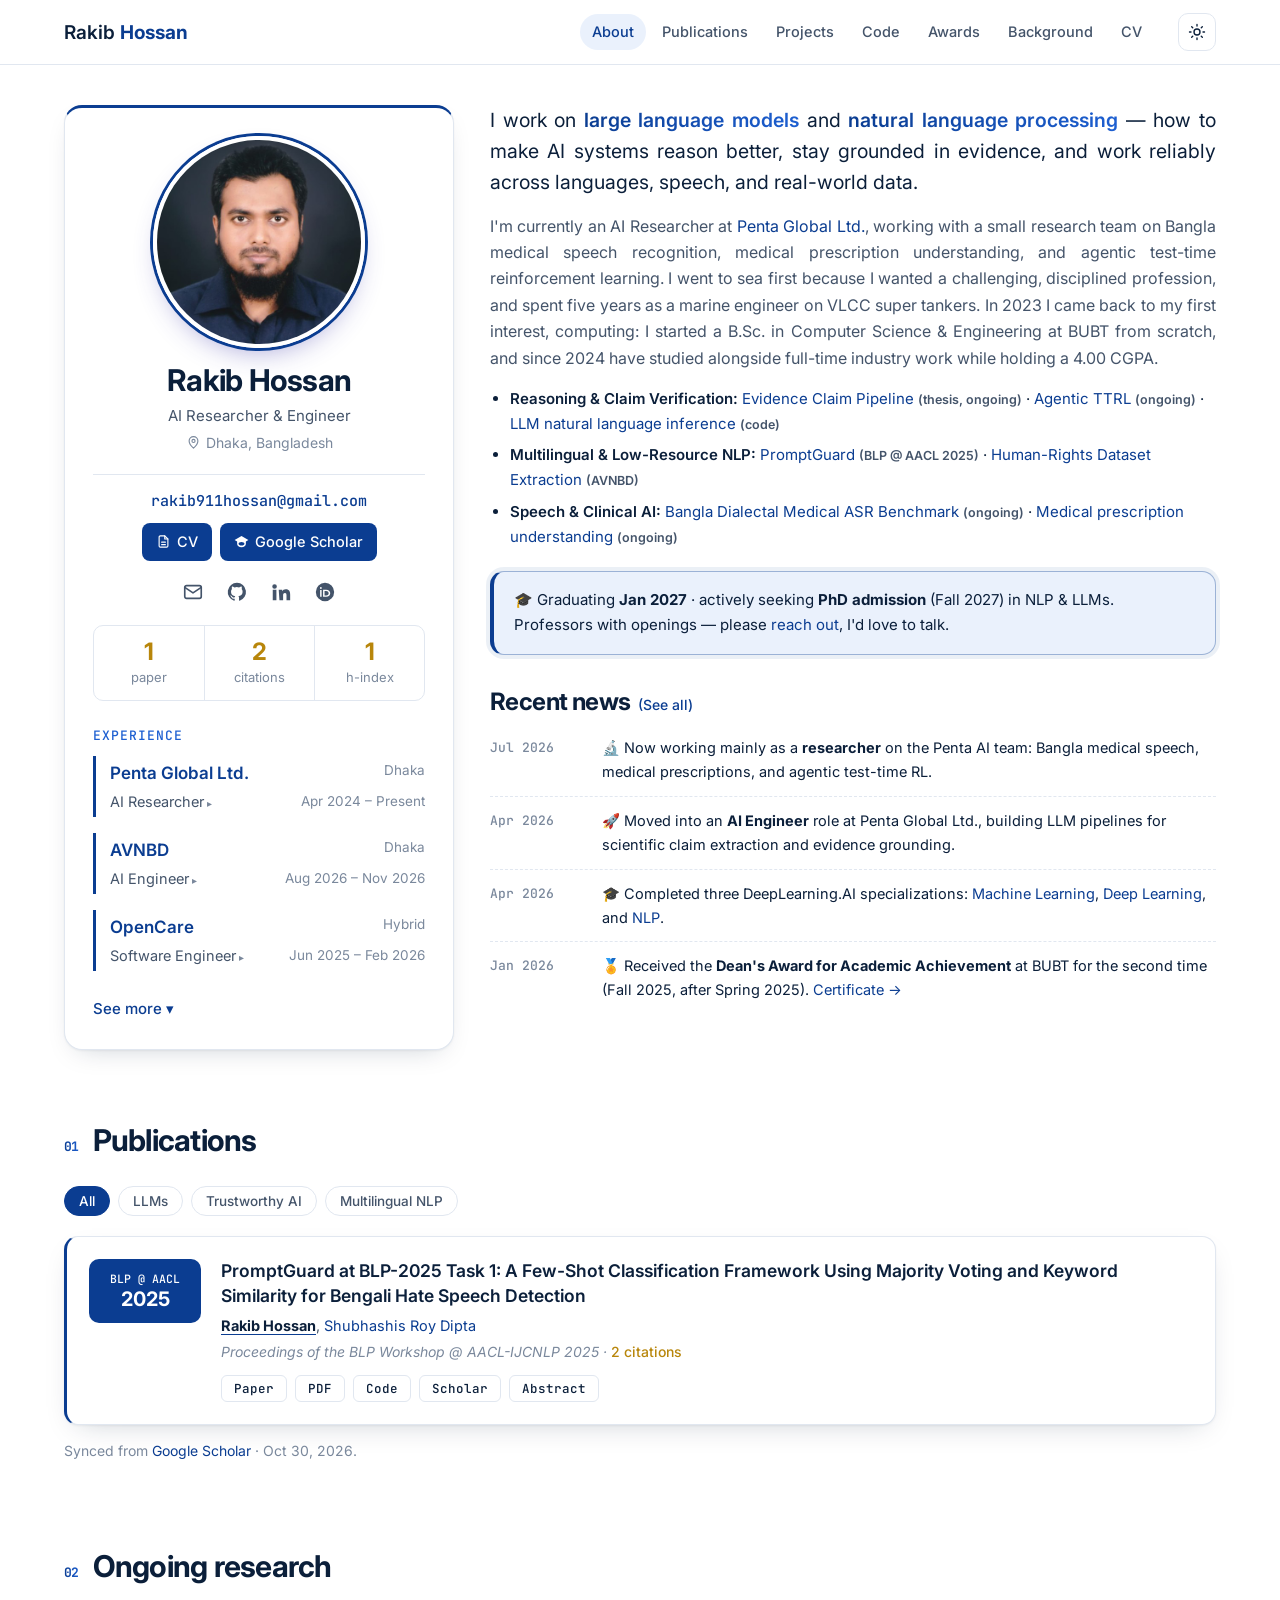
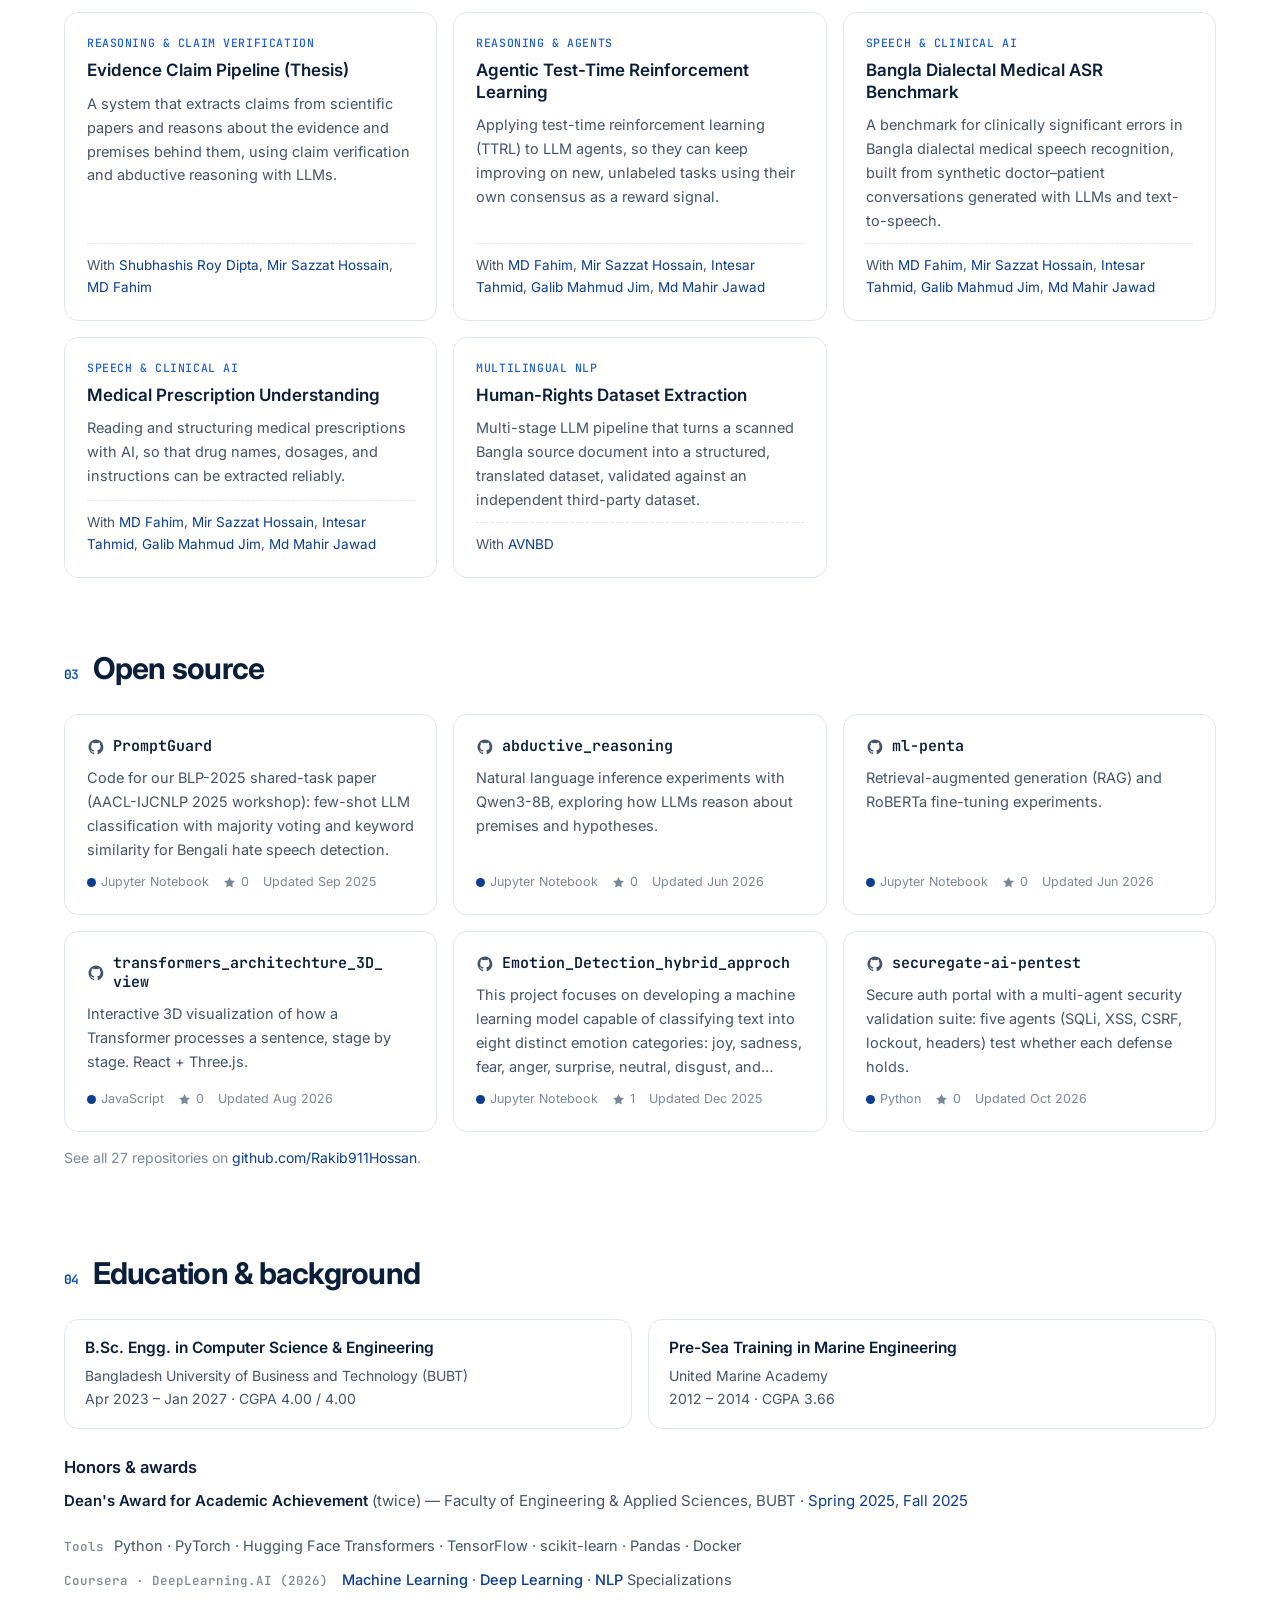
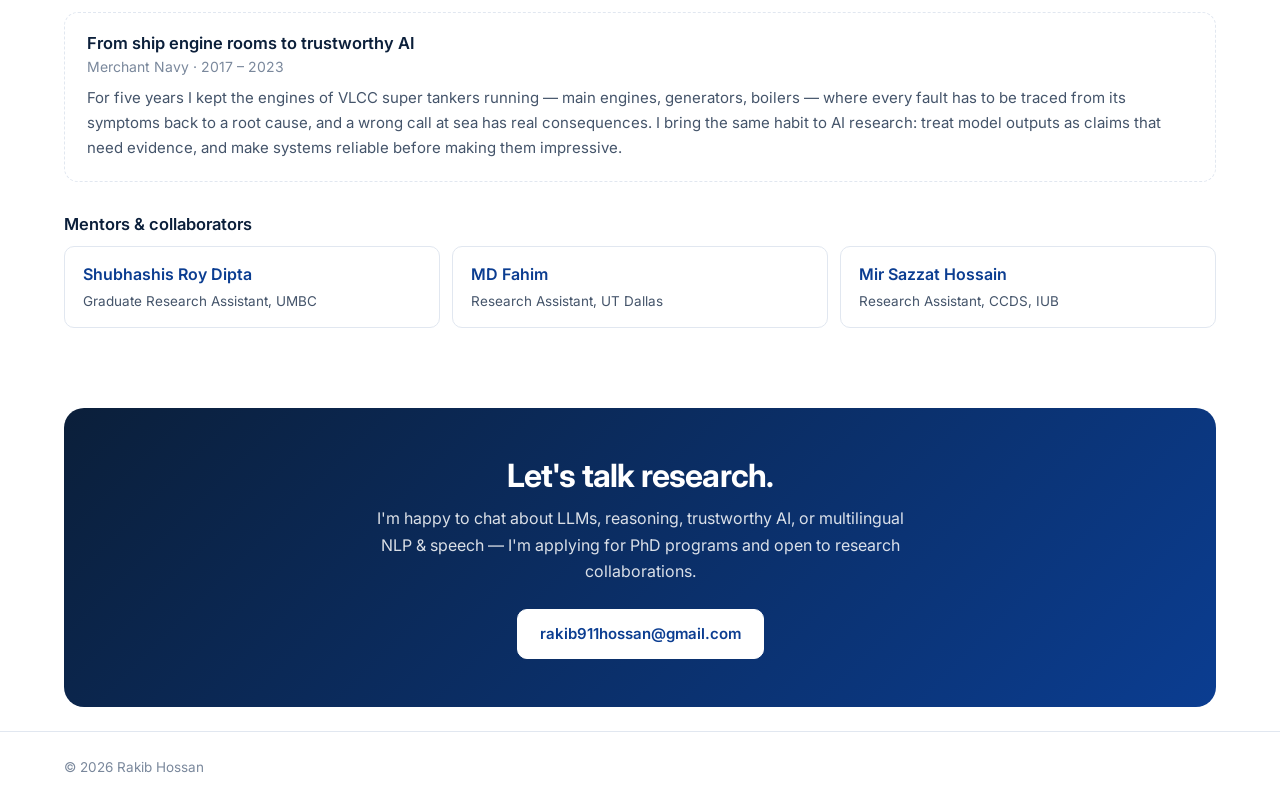
==== commit b18a57cf: "Awards: compact CV-style line under Education, no thumbnails Co-Authored-By: Claude Opus 5.5 <norepl" ====
--- a/template.html
+++ b/template.html
@@ -109,14 +109,11 @@
     <p class="note" id="ghNote"></p>
   </section>
 
-  <section id="awards" class="section">
-    <h2 class="section-title"><span>04</span> Honors &amp; awards</h2>
-    <ol class="awards" id="awardList"></ol>
-  </section>
-
   <section id="background" class="section">
-    <h2 class="section-title"><span>05</span> Education &amp; background</h2>
+    <h2 class="section-title"><span>04</span> Education &amp; background</h2>
     <div class="edu-grid" id="education"></div>
+    <h3 class="sub-title" id="awards">Honors &amp; awards</h3>
+    <ul class="awards" id="awardList"></ul>
     <ul class="certs" id="certs"></ul>
     <div id="beyond"></div>
     <h3 class="sub-title">Mentors &amp; collaborators</h3>
--- a/style.css
+++ b/style.css
@@ -291,21 +291,9 @@
 .lang-dot { width: 9px; height: 9px; border-radius: 50%; background: var(--accent); display: inline-block; }
 
 /* honors & awards */
-.awards { list-style: none; padding: 0; margin: 0; display: grid; gap: 14px; }
-.awards li {
-  display: grid; grid-template-columns: 90px 1fr 150px; gap: 20px; align-items: center;
-  padding: 18px 20px; background: var(--surface); border: 1px solid var(--line); border-radius: var(--radius);
-}
-.award-date { font: 500 12.5px var(--mono); color: var(--faint); align-self: start; padding-top: 3px; }
-.award-body h3 { font-size: 16.5px; font-weight: 600; margin: 0 0 4px; }
-.award-term { font: 500 12px var(--mono); color: var(--warm); margin-left: 6px; white-space: nowrap; }
-.award-body p { margin: 0 0 6px; font-size: 14.5px; color: var(--muted); }
-.award-link { font-size: 14px; font-weight: 500; }
-.award-thumb img { display: block; width: 150px; aspect-ratio: 3 / 2; object-fit: cover; border: 1px solid var(--line); border-radius: 6px; }
-@media (max-width: 600px) {
-  .awards li { grid-template-columns: 1fr; gap: 8px; }
-  .award-thumb img { width: 100%; max-width: 320px; }
-}
+.awards { list-style: none; padding: 0; margin: 0; display: grid; gap: 8px; font-size: 15px; color: var(--muted); }
+.awards b { color: var(--text); font-weight: 600; }
+#awards { margin-top: 28px; scroll-margin-top: 90px; }
 
 /* mentors */
 .sub-title { font-size: 16.5px; font-weight: 600; margin: 32px 0 12px; }
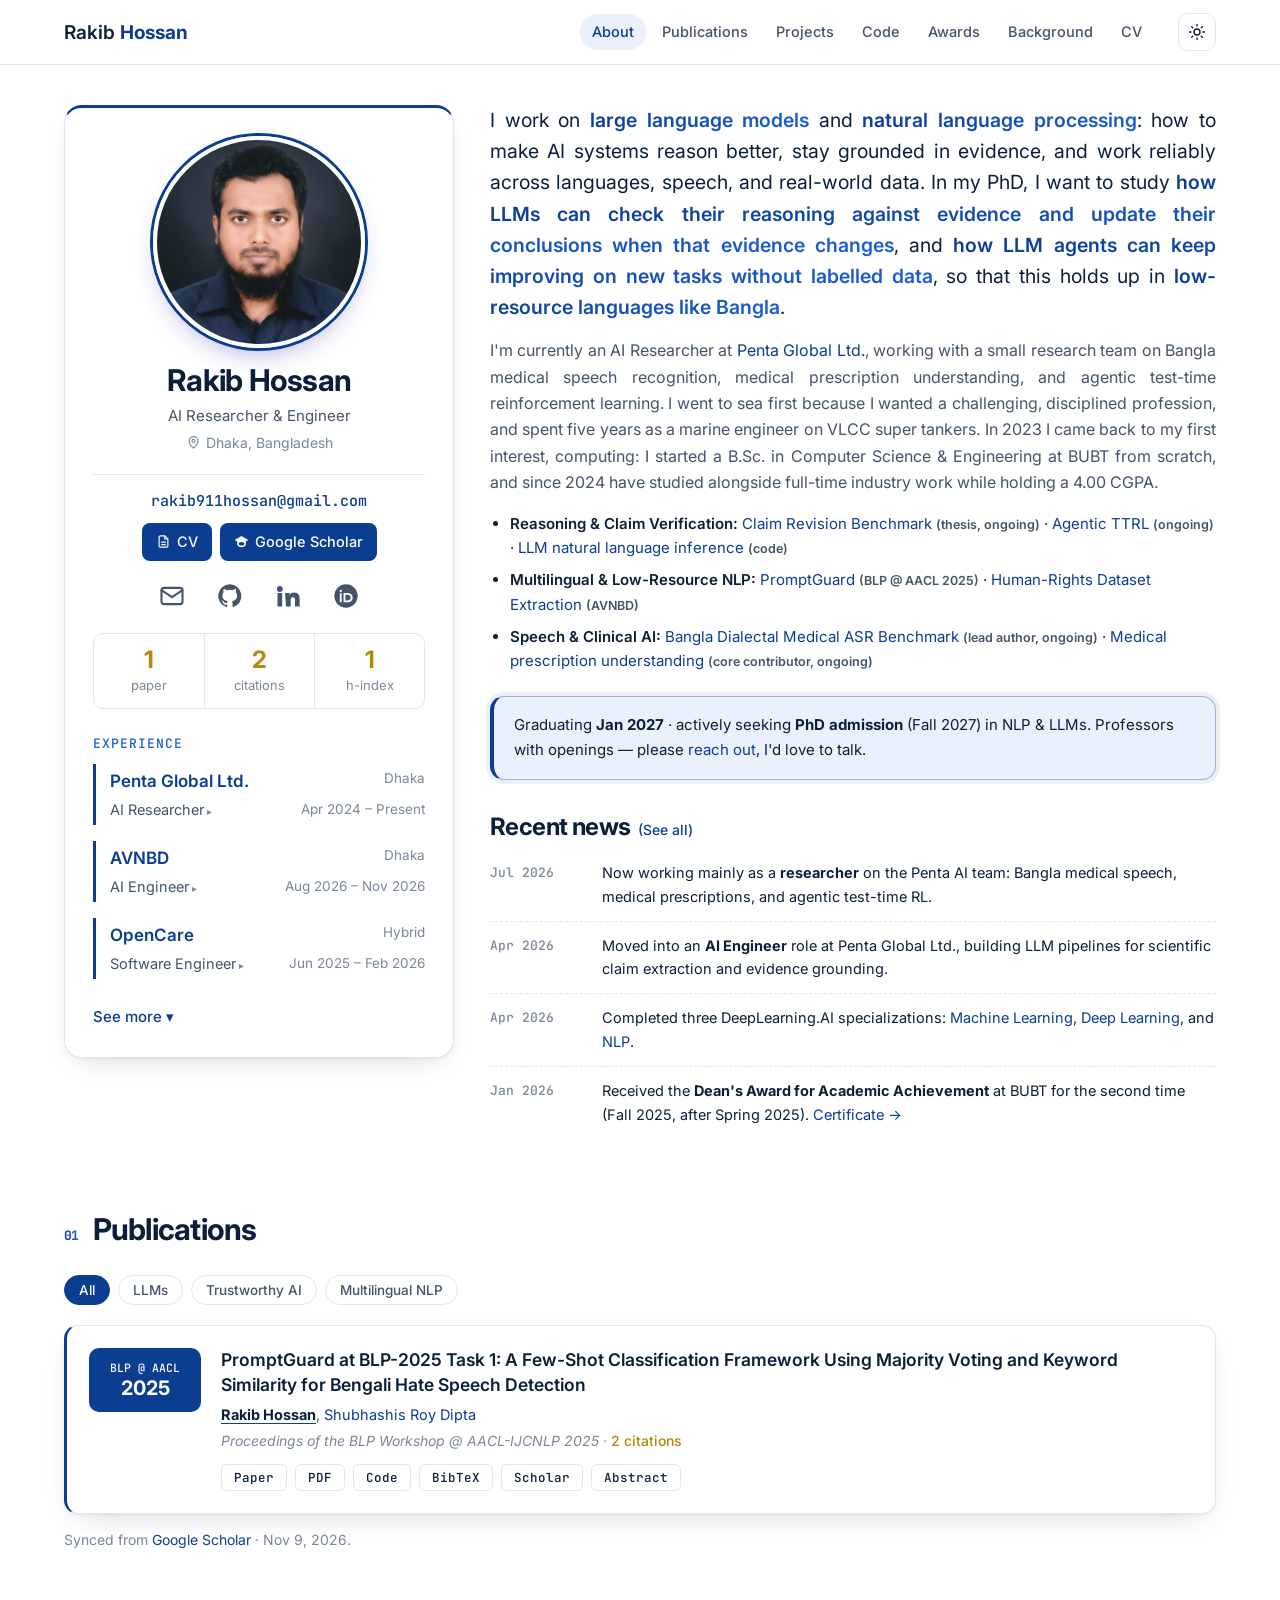
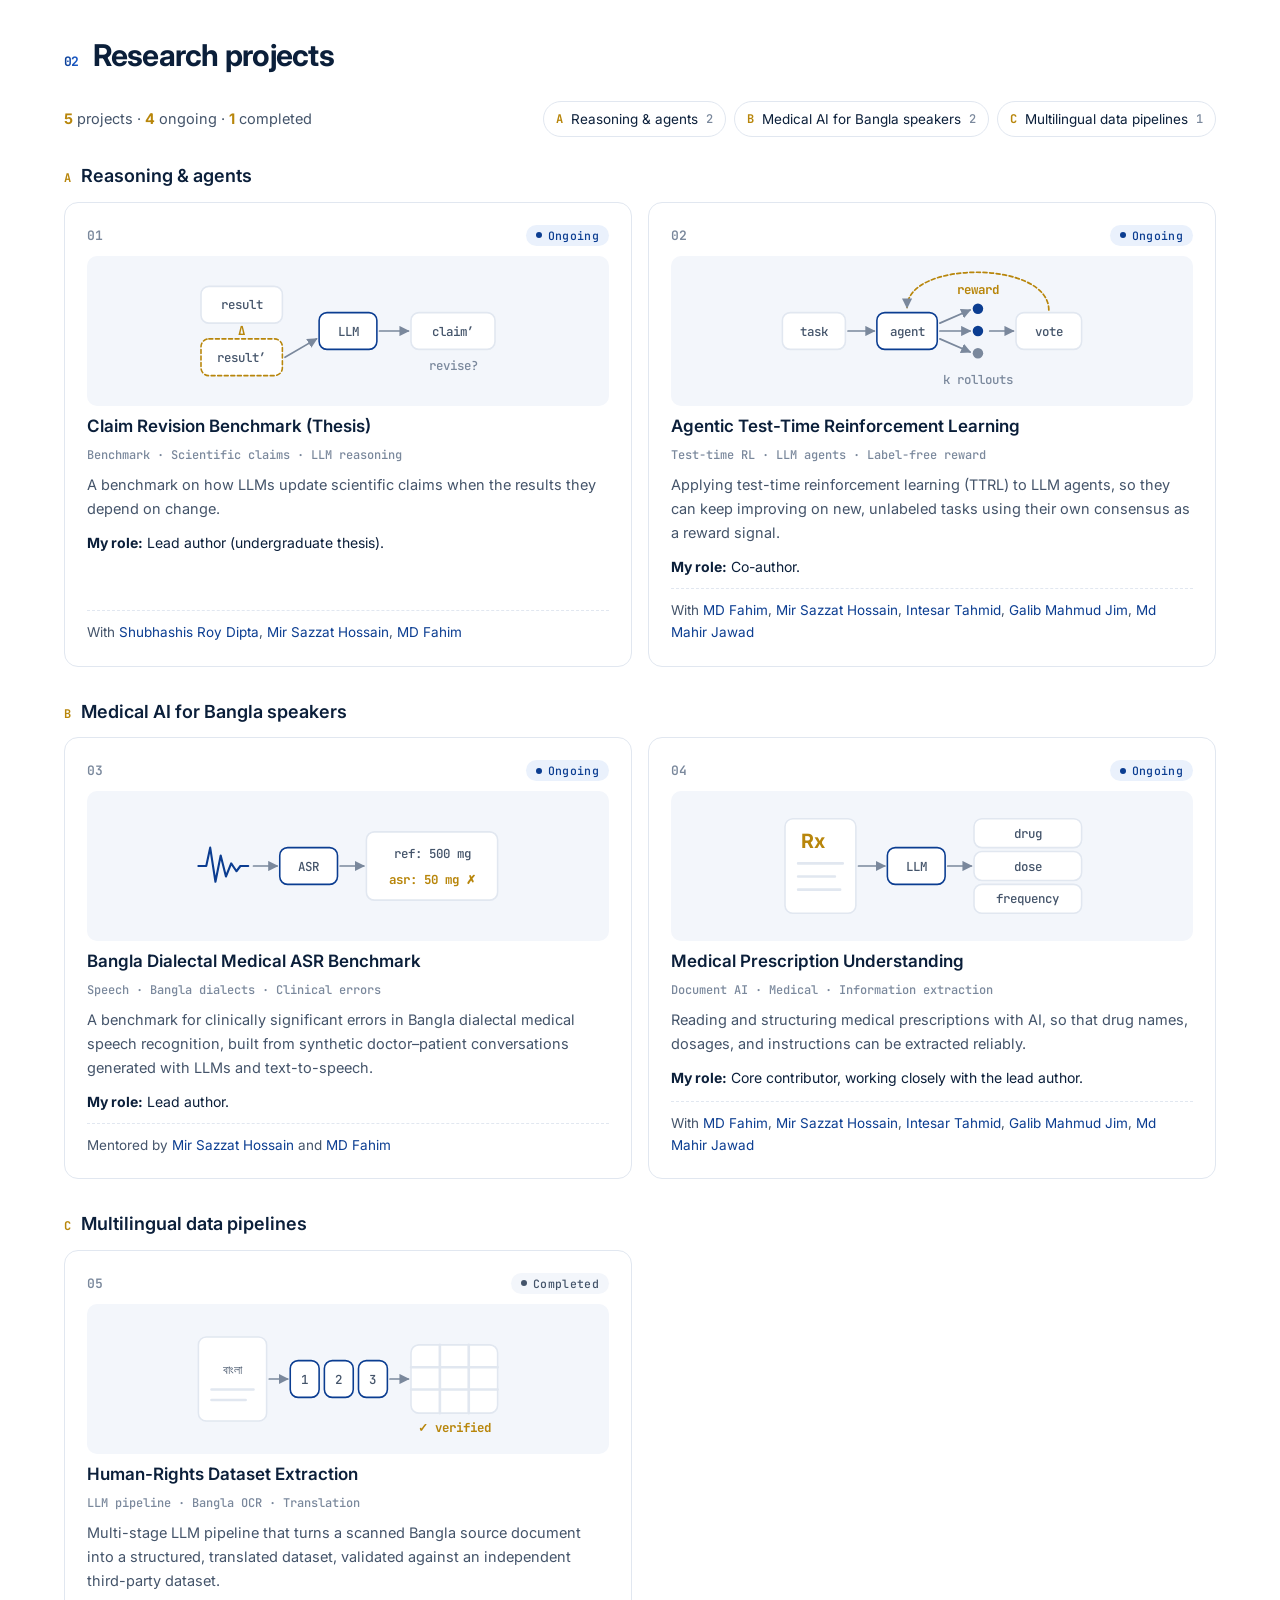
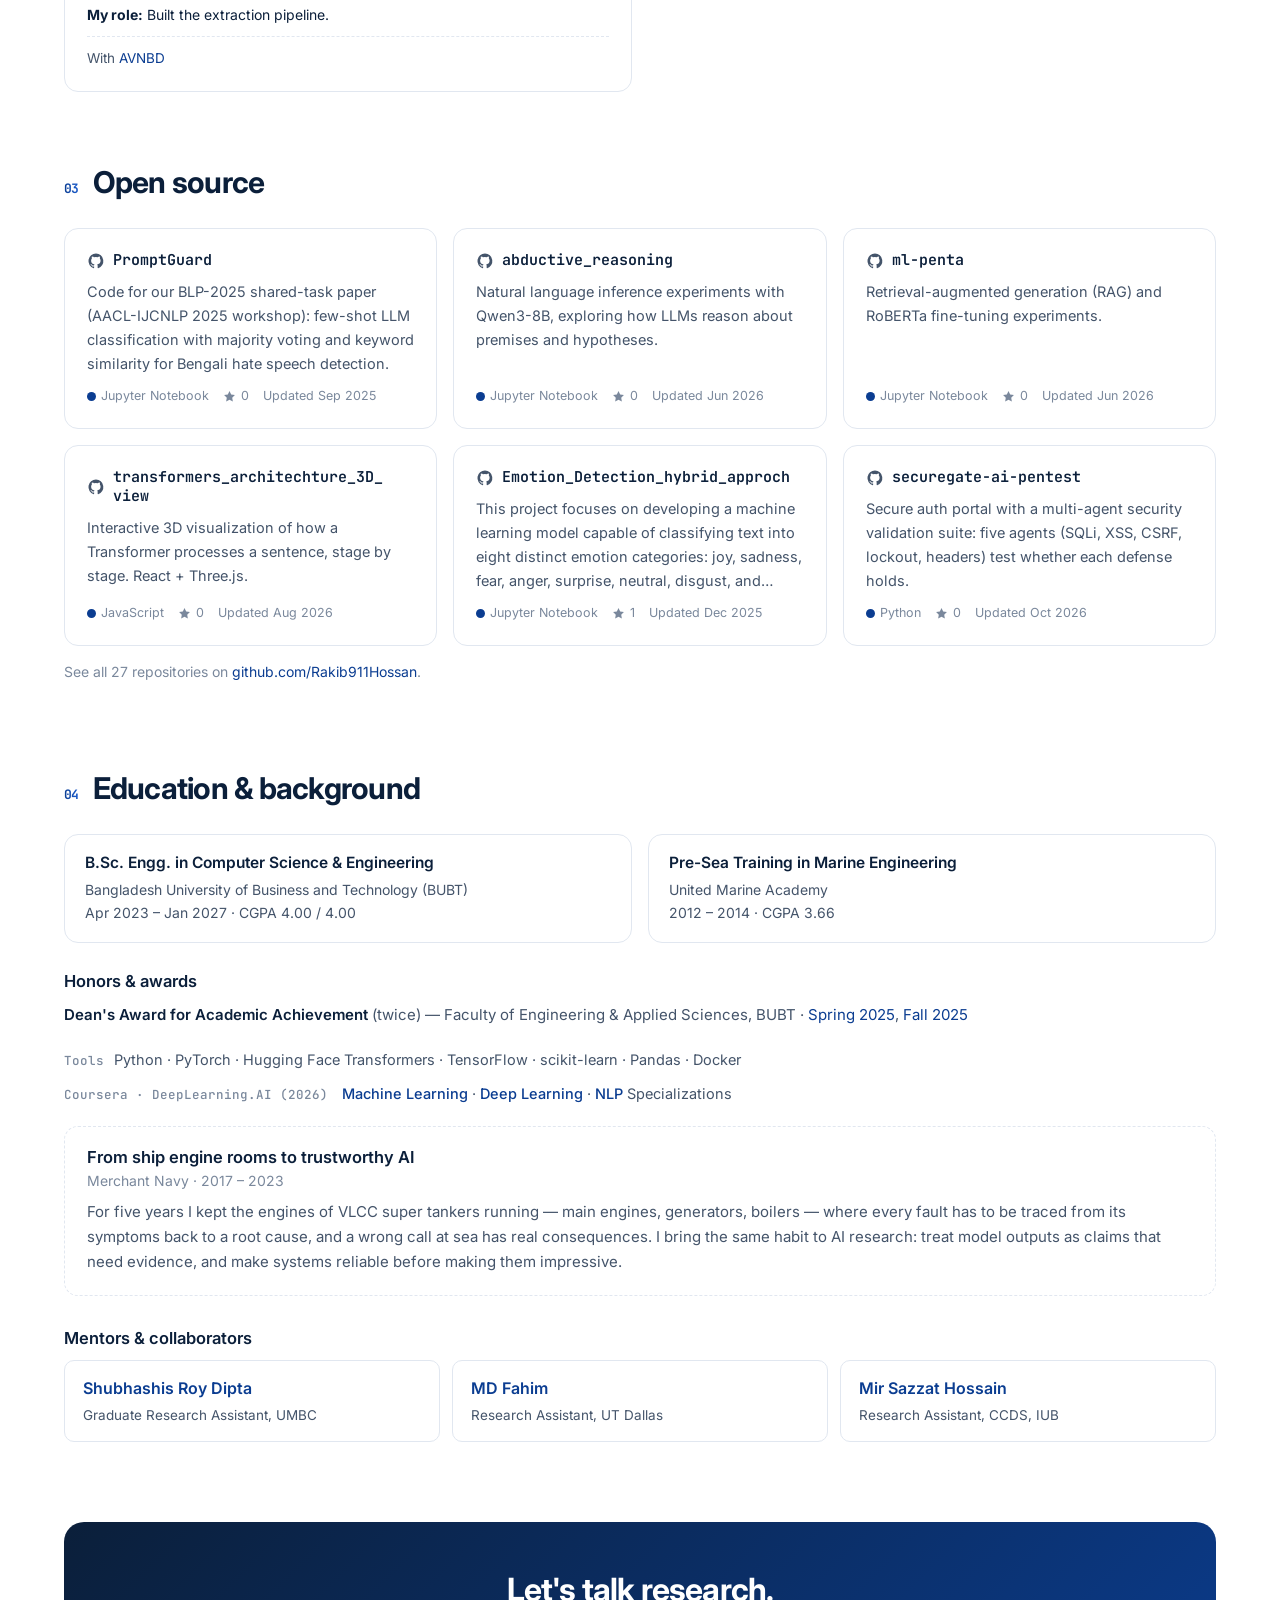
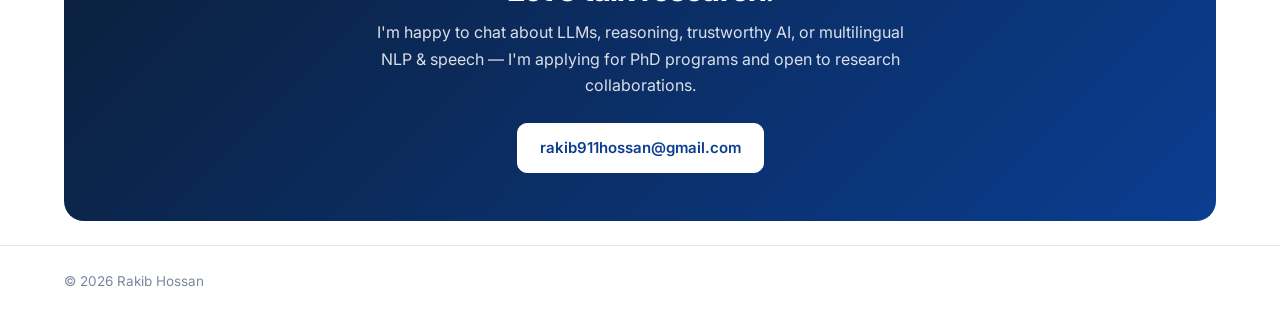
==== commit 21821973: "Redesign research projects: themes, status, roles, diagrams Group projects into themes with jump lin" ====
--- a/template.html
+++ b/template.html
@@ -99,8 +99,9 @@
   </section>
 
   <section id="projects" class="section">
-    <h2 class="section-title"><span>02</span> Ongoing research</h2>
-    <div class="cards" id="projectCards"></div>
+    <h2 class="section-title"><span>02</span> Research projects</h2>
+    <div class="proj-summary" id="projectsSummary"></div>
+    <div id="projectCards"></div>
   </section>
 
   <section id="code" class="section">
--- a/style.css
+++ b/style.css
@@ -124,13 +124,13 @@
 }
 .tag-btn:hover { text-decoration: none; filter: brightness(1.08); }
 .tag-btn svg { width: 15px; height: 15px; }
-.socials { list-style: none; display: flex; gap: 2px; margin: 10px 0 0 -8px; padding: 0; }
+.socials { list-style: none; display: flex; gap: 8px; margin: 10px 0 0 -8px; padding: 0; }
 .socials a {
-  display: grid; place-items: center; width: 42px; height: 42px; border-radius: 10px;
+  display: grid; place-items: center; width: 50px; height: 50px; border-radius: 10px;
   color: var(--muted); transition: color .15s, background .15s;
 }
 .socials a:hover { color: var(--accent); background: var(--accent-soft); }
-.socials svg { width: 22px; height: 22px; }
+.socials svg { width: 28px; height: 28px; }
 .mini-stats {
   display: grid; grid-template-columns: repeat(4, 1fr); margin-top: 12px;
   border: 1px solid var(--line); border-radius: 10px; overflow: hidden;
@@ -280,6 +280,56 @@
 @media (max-width: 900px) { .cards { grid-template-columns: repeat(2, 1fr); } }
 @media (max-width: 600px) { .cards { grid-template-columns: 1fr; } }
 
+/* research projects: themes, numbered cards, status, schematic thumbnails */
+.proj-summary { display: flex; flex-wrap: wrap; align-items: center; justify-content: space-between; gap: 12px 24px; margin-bottom: 28px; }
+.proj-stats { margin: 0; color: var(--muted); font-size: 14.5px; }
+.proj-stats b { color: var(--warm); font-weight: 700; }
+.proj-jump { display: flex; flex-wrap: wrap; gap: 8px; }
+.proj-jump a {
+  display: inline-flex; align-items: center; gap: 8px; padding: 6px 12px; font-size: 13.5px; color: var(--text);
+  border: 1px solid var(--line); border-radius: 999px; background: var(--surface);
+}
+.proj-jump a:hover { border-color: var(--accent); color: var(--accent); text-decoration: none; }
+.proj-jump span, .theme-title span { font: 700 12px var(--mono); color: var(--warm); }
+.proj-jump em { font: 500 12px var(--mono); font-style: normal; color: var(--faint); }
+.theme + .theme { margin-top: 34px; }
+.theme-title { display: flex; align-items: baseline; gap: 10px; margin-bottom: 14px; font-size: 18px; font-weight: 600; }
+.theme .cards { grid-template-columns: repeat(2, 1fr); }
+@media (max-width: 760px) { .theme .cards { grid-template-columns: 1fr; } svg.thumb { height: auto; aspect-ratio: 240 / 96; } }
+.proj-top { display: flex; align-items: center; justify-content: space-between; gap: 8px; }
+.proj-num { font: 600 13px var(--mono); color: var(--faint); }
+.status {
+  display: inline-flex; align-items: center; gap: 6px; padding: 3px 10px; border-radius: 999px;
+  font: 500 11.5px var(--mono); letter-spacing: .03em; background: var(--accent-soft); color: var(--accent);
+}
+.status::before { content: ''; width: 6px; height: 6px; border-radius: 50%; background: currentColor; }
+.status-ongoing::before { animation: pulse 2s ease-in-out infinite; }
+.status-inpreparation { background: color-mix(in srgb, var(--warm) 14%, transparent); color: var(--warm); }
+.status-completed { background: var(--surface-2); color: var(--muted); }
+@keyframes pulse { 50% { opacity: .3; } }
+@media (prefers-reduced-motion: reduce) { .status-ongoing::before { animation: none; } }
+.proj h4 { font-size: 17px; font-weight: 600; }
+.proj .keywords { font: 500 12px var(--mono); color: var(--faint); }
+.proj .role { color: var(--text); font-size: 14px; }
+svg.thumb {
+  width: 100%; height: 150px; padding: 12px; stroke-width: 1.3;
+  background: var(--surface-2); border-radius: 10px;
+}
+.thumb text { fill: var(--muted); stroke: none; font: 500 9.5px var(--mono); }
+.thumb .d-box { fill: var(--surface); stroke: var(--line); stroke-width: 1.2; }
+.thumb .d-acc { stroke: var(--accent); }
+.thumb .d-hot { stroke: var(--warm); stroke-dasharray: 3 2; }
+.thumb .d-arrow { stroke: var(--faint); fill: none; }
+.thumb .d-loop { stroke: var(--warm); stroke-dasharray: 3 2; }
+.thumb .d-head { fill: var(--faint); stroke: none; }
+.thumb .d-wave { stroke: var(--accent); fill: none; stroke-width: 1.6; }
+.thumb .d-line { stroke: var(--line); stroke-width: 2; }
+.thumb .d-dot { fill: var(--accent); stroke: none; }
+.thumb .d-dot.d-off { fill: var(--faint); }
+.thumb text.d-warm { fill: var(--warm); font-weight: 700; }
+.thumb text.d-faint { fill: var(--faint); }
+.thumb text.d-big { font-size: 15px; font-family: var(--serif); }
+
 .repo { color: var(--text); }
 .repo:hover { text-decoration: none; }
 .repo p { display: -webkit-box; -webkit-line-clamp: 4; -webkit-box-orient: vertical; overflow: hidden; }
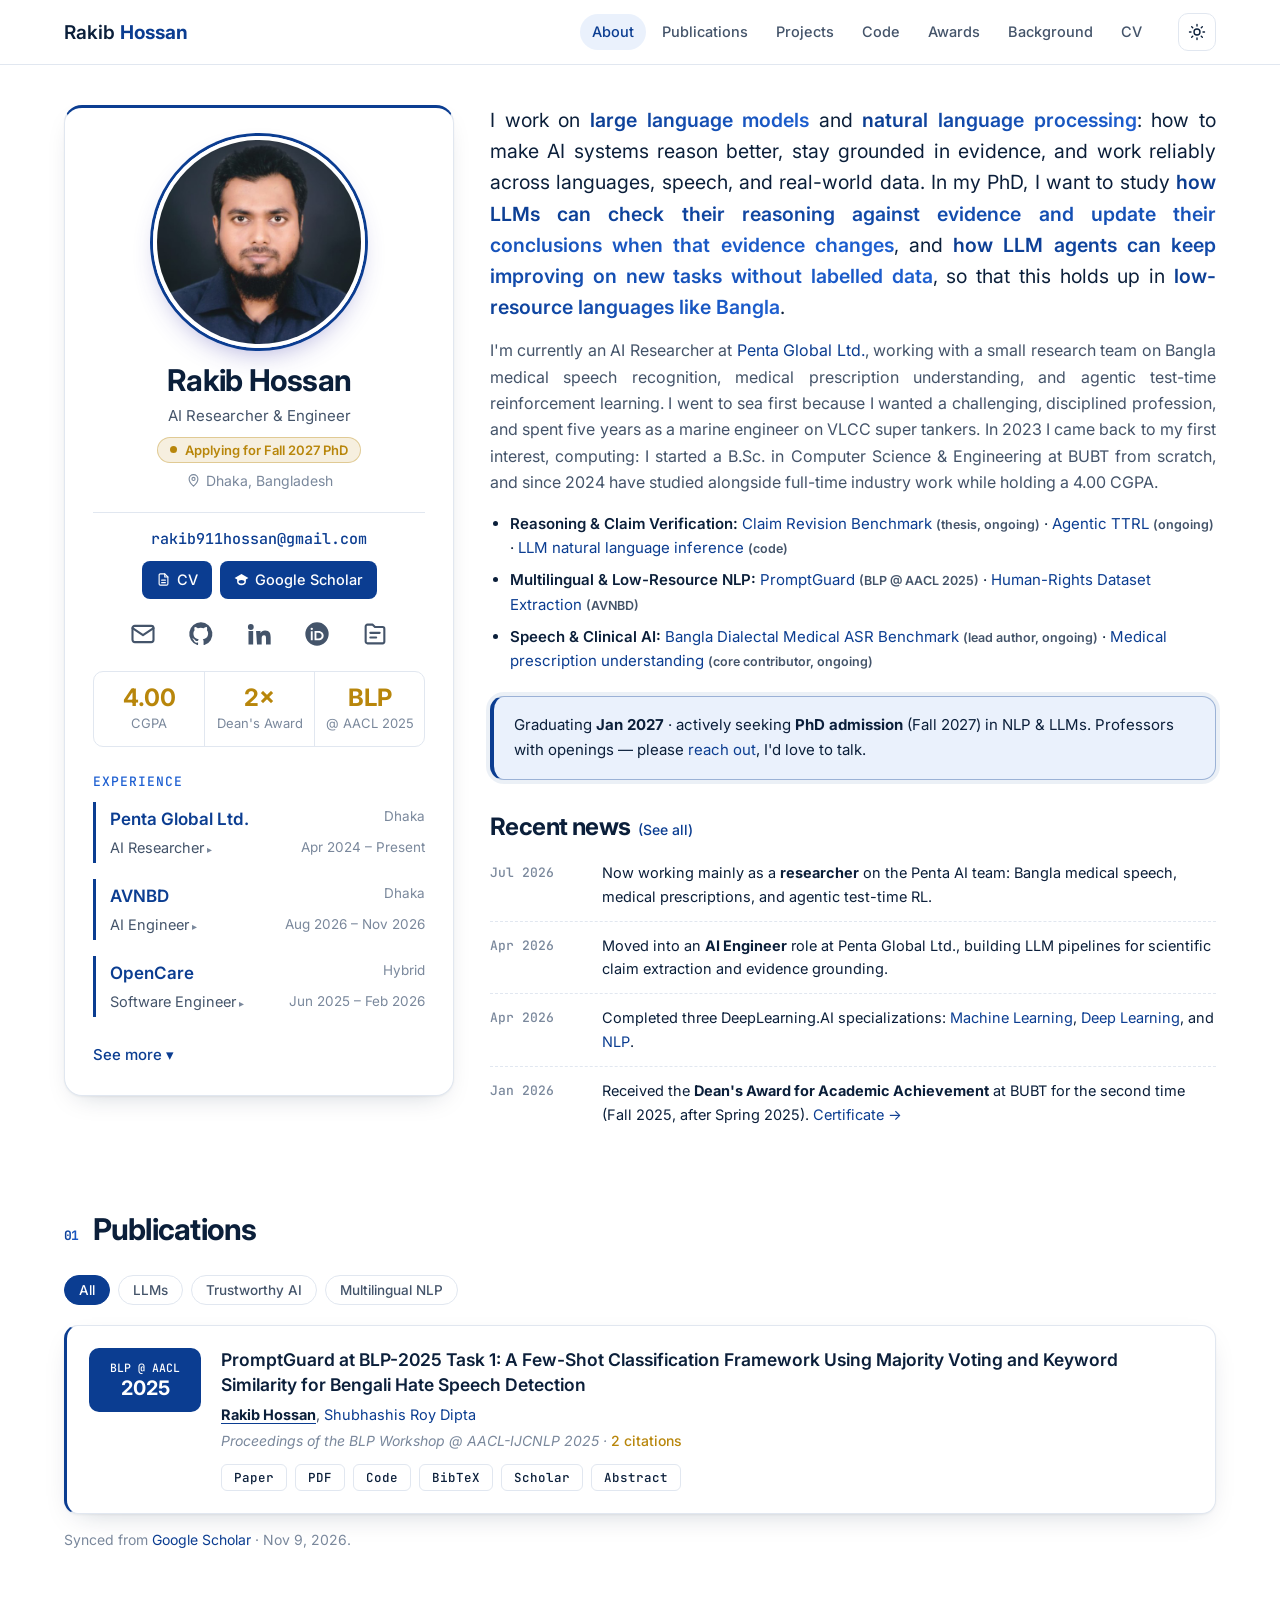
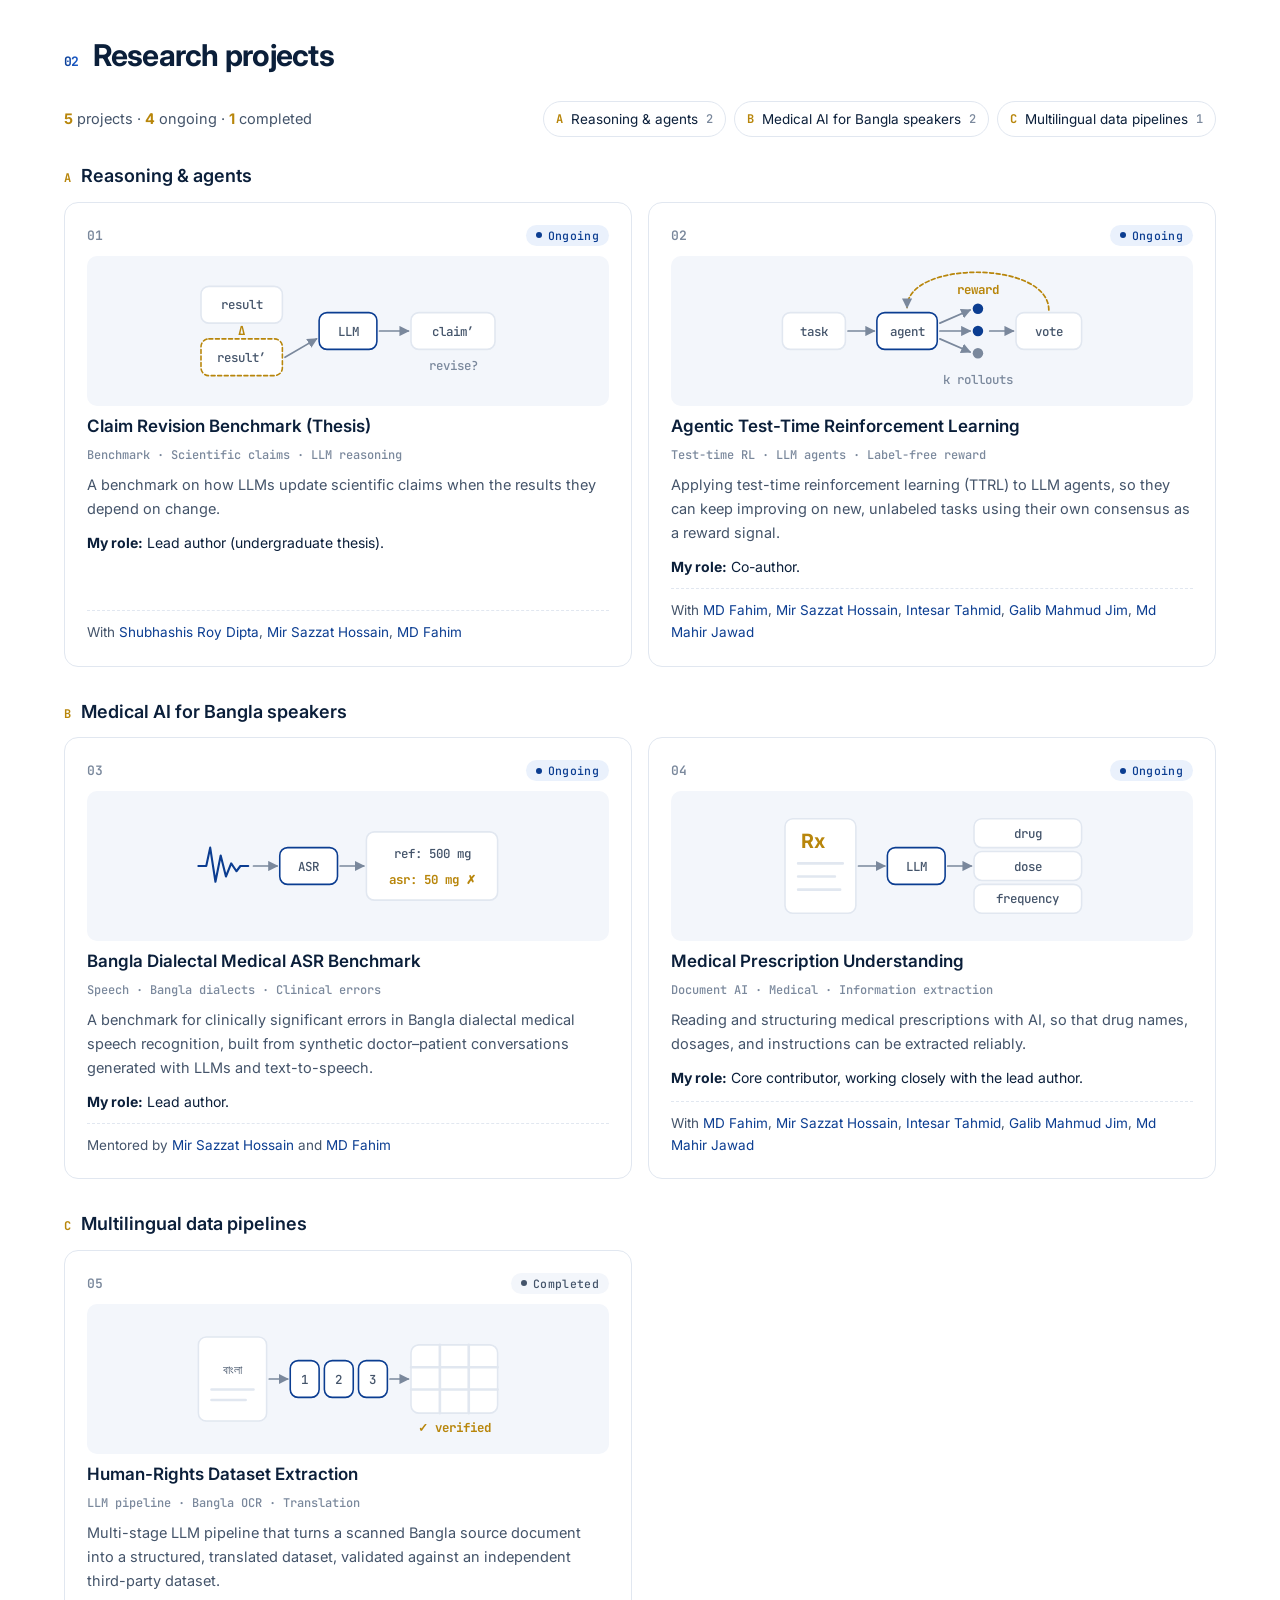
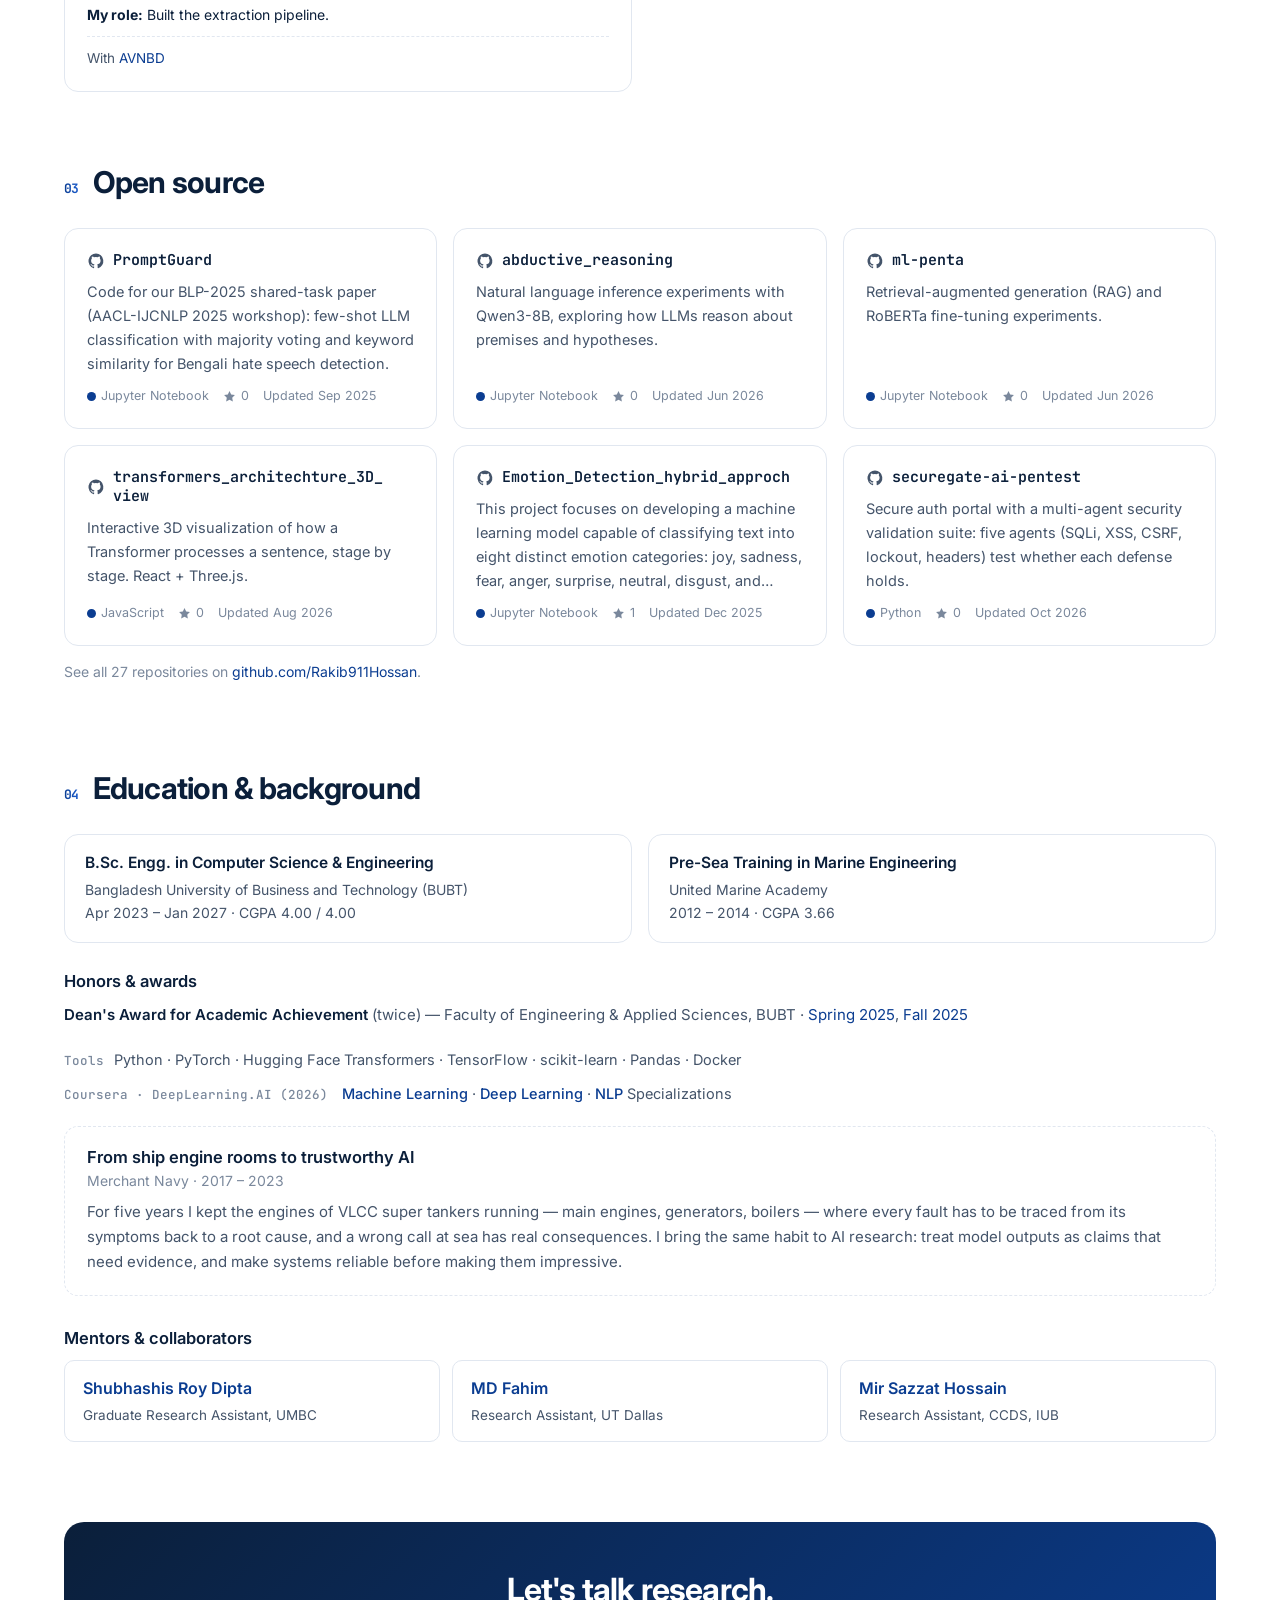
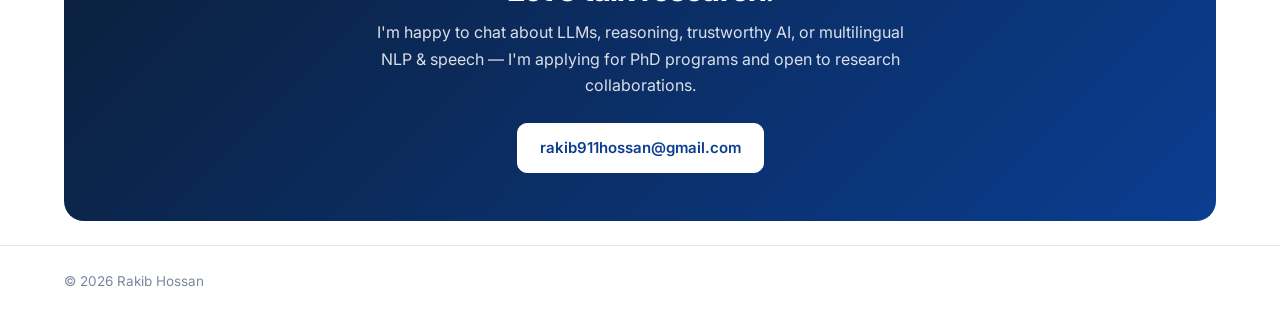
==== commit 52b7c403: "Profile card: highlights, PhD badge, ACL Anthology link Replace Scholar mini-stats (papers/citations" ====
--- a/template.html
+++ b/template.html
@@ -64,6 +64,7 @@
         <div>
           <h1 data-bind="name">Rakib Hossan</h1>
           <p class="position" data-bind="position"></p>
+          <a class="seeking" id="seeking" href="#contact" hidden></a>
           <p class="location"><svg viewBox="0 0 24 24"><path d="M12 21s-7-6.2-7-11.5a7 7 0 0 1 14 0C19 14.8 12 21 12 21z"/><circle cx="12" cy="9.5" r="2.5"/></svg><span data-bind="location"></span></p>
         </div>
       </div>
--- a/style.css
+++ b/style.css
@@ -135,8 +135,17 @@
   display: grid; grid-template-columns: repeat(4, 1fr); margin-top: 12px;
   border: 1px solid var(--line); border-radius: 10px; overflow: hidden;
 }
-.mini-stats div { display: flex; flex-direction: column; align-items: center; padding: 12px 4px; }
-.mini-stats div + div { border-left: 1px solid var(--line); }
+.mini-stats a { display: flex; flex-direction: column; align-items: center; padding: 12px 4px; text-align: center; transition: background .2s; }
+.mini-stats a:hover { background: var(--accent-soft); text-decoration: none; }
+.mini-stats a + a { border-left: 1px solid var(--line); }
+.seeking {
+  display: inline-flex; align-items: center; gap: 8px; margin: 10px 0 2px; padding: 4px 12px; border-radius: 999px;
+  font: 600 13px var(--sans); color: var(--warm); background: color-mix(in srgb, var(--warm) 13%, transparent);
+  border: 1px solid color-mix(in srgb, var(--warm) 35%, transparent);
+}
+.seeking:hover { text-decoration: none; border-color: var(--warm); }
+.seeking .dot { width: 7px; height: 7px; border-radius: 50%; background: currentColor; animation: pulse 2s ease-in-out infinite; }
+@media (prefers-reduced-motion: reduce) { .seeking .dot { animation: none; } }
 .mini-stats b { font: 700 24px/1.2 var(--serif); color: var(--accent); }
 .mini-stats span { font-size: 13px; color: var(--faint); }
 
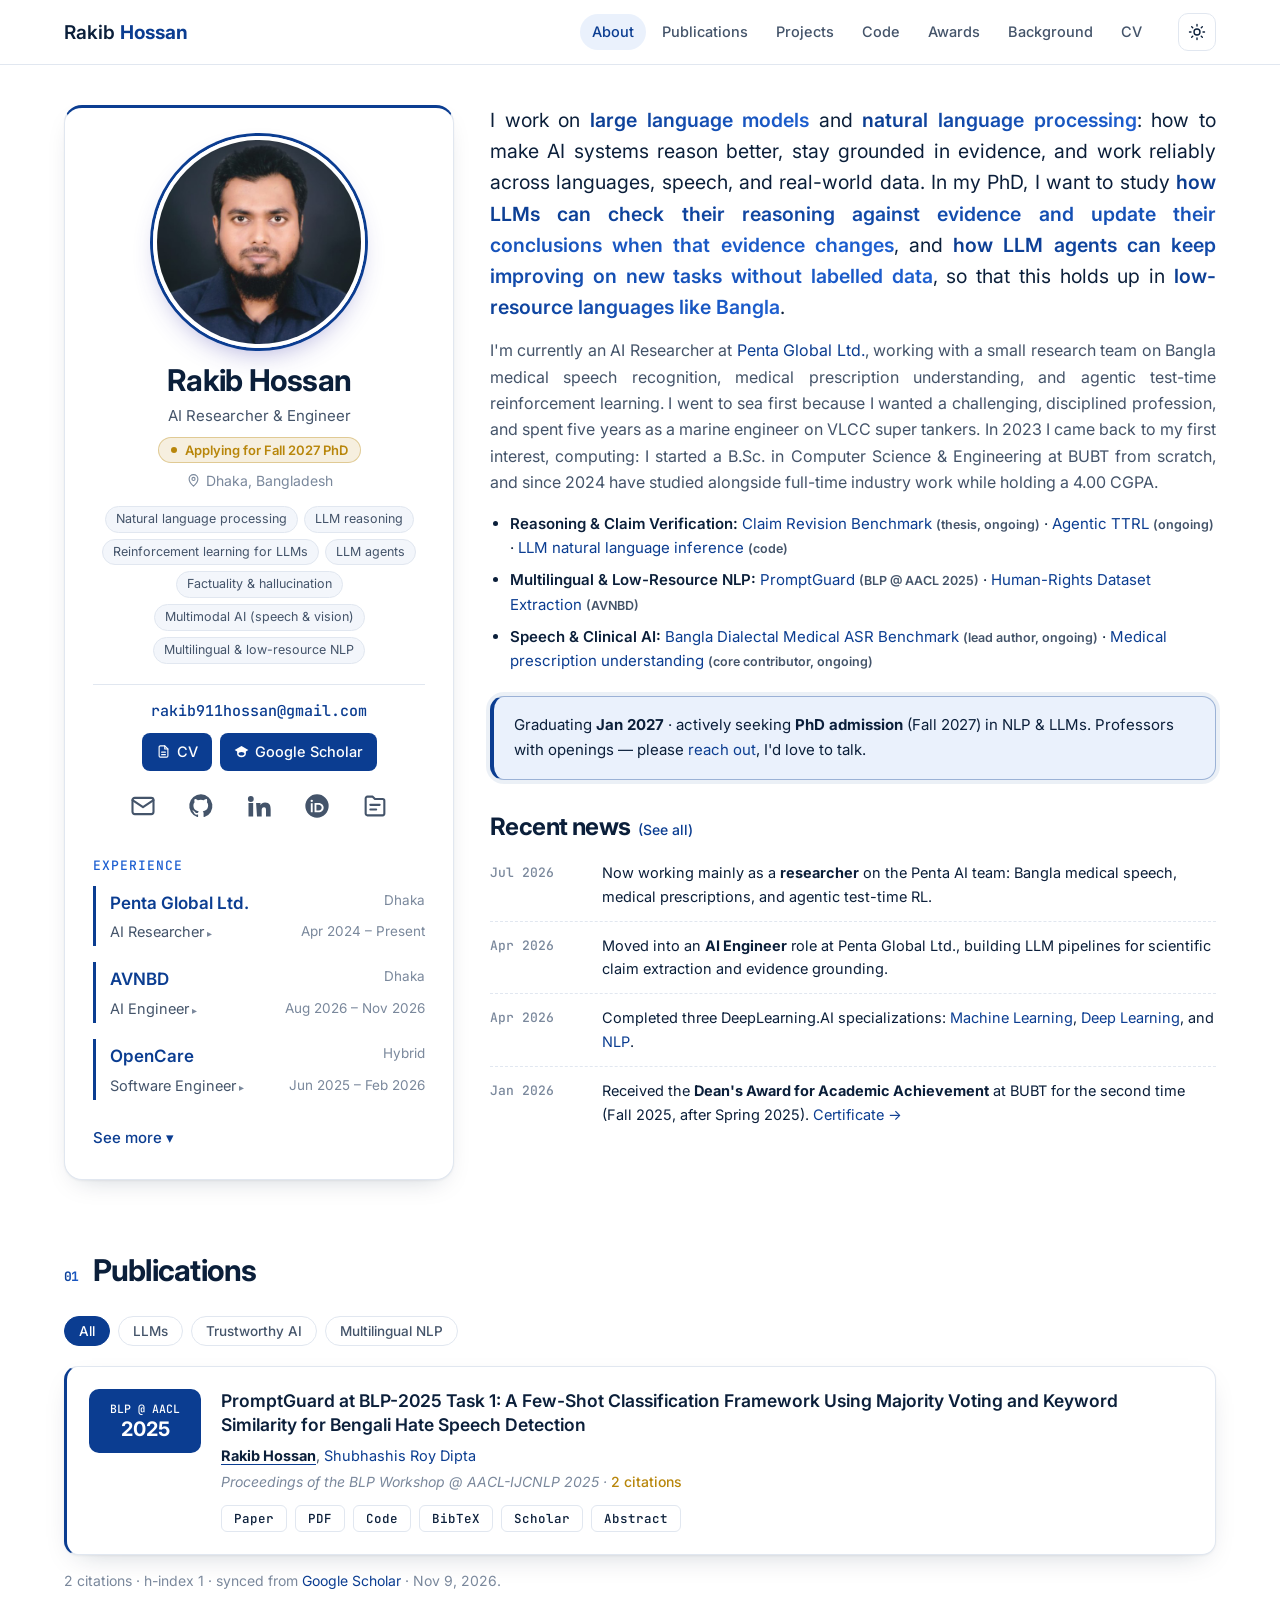
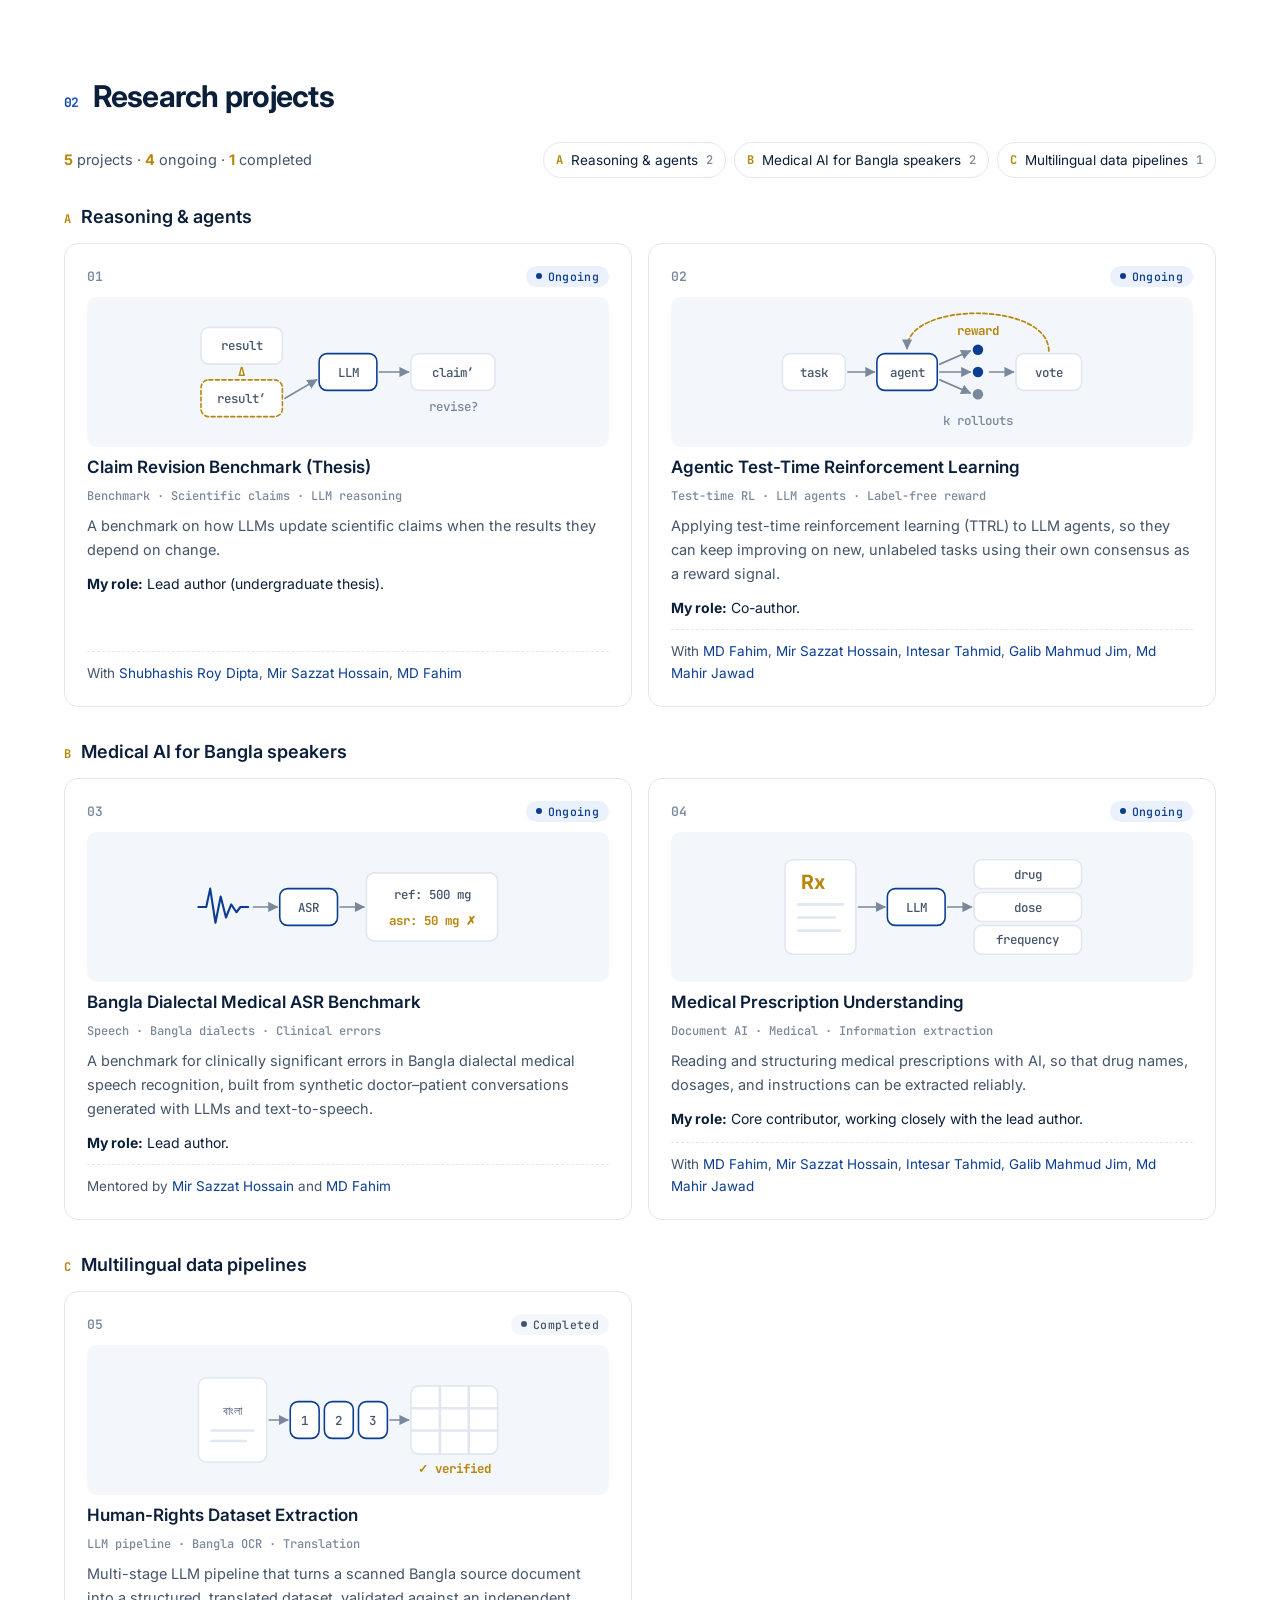
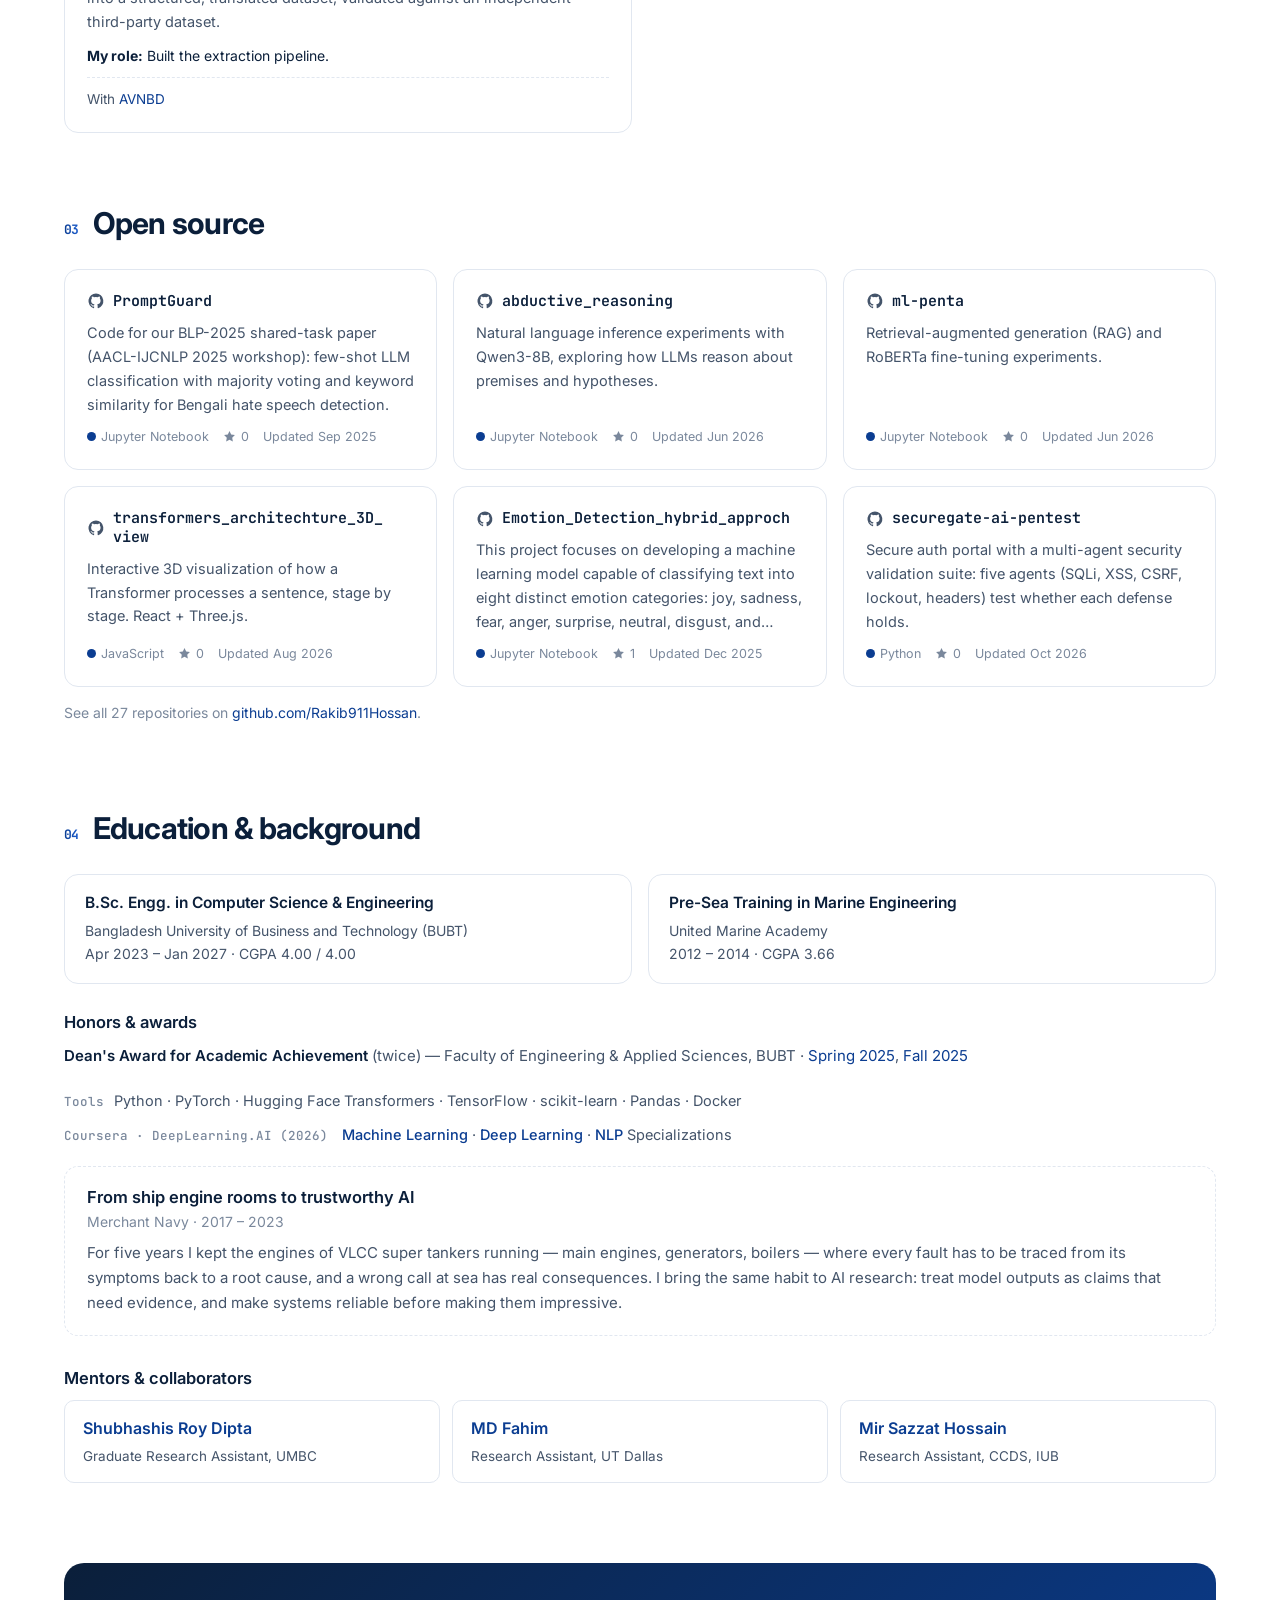
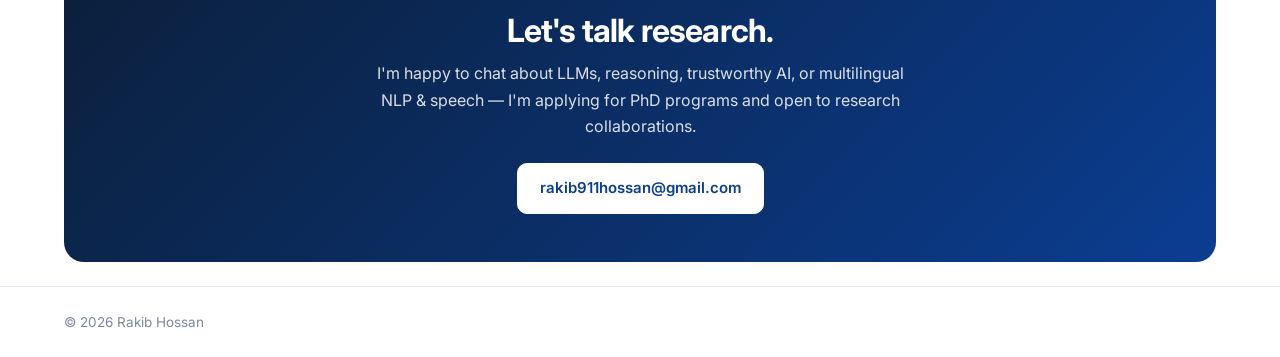
==== commit b9949ab0: "Add research interest keywords to profile card Seven subtle chips under the location (from "interest" ====
--- a/template.html
+++ b/template.html
@@ -68,6 +68,7 @@
           <p class="location"><svg viewBox="0 0 24 24"><path d="M12 21s-7-6.2-7-11.5a7 7 0 0 1 14 0C19 14.8 12 21 12 21z"/><circle cx="12" cy="9.5" r="2.5"/></svg><span data-bind="location"></span></p>
         </div>
       </div>
+      <ul class="interests" id="interests" aria-label="Research interests" hidden></ul>
       <a class="email" id="emailLink" href="#"></a>
       <div class="quick-links" id="quickLinks"></div>
       <ul class="socials" id="socials"></ul>
--- a/style.css
+++ b/style.css
@@ -143,9 +143,15 @@
   font: 600 13px var(--sans); color: var(--warm); background: color-mix(in srgb, var(--warm) 13%, transparent);
   border: 1px solid color-mix(in srgb, var(--warm) 35%, transparent);
 }
+.interests {
+  list-style: none; display: flex; flex-wrap: wrap; justify-content: center; gap: 6px; margin: 14px 0 0; padding: 0;
+}
+.interests li {
+  padding: 3px 10px; border: 1px solid var(--line); border-radius: 999px;
+  font-size: 12.5px; line-height: 1.5; color: var(--muted); background: var(--surface-2);
+}
 .seeking:hover { text-decoration: none; border-color: var(--warm); }
-.seeking .dot { width: 7px; height: 7px; border-radius: 50%; background: currentColor; animation: pulse 2s ease-in-out infinite; }
-@media (prefers-reduced-motion: reduce) { .seeking .dot { animation: none; } }
+.seeking .dot { width: 6px; height: 6px; border-radius: 50%; background: currentColor; }
 .mini-stats b { font: 700 24px/1.2 var(--serif); color: var(--accent); }
 .mini-stats span { font-size: 13px; color: var(--faint); }
 
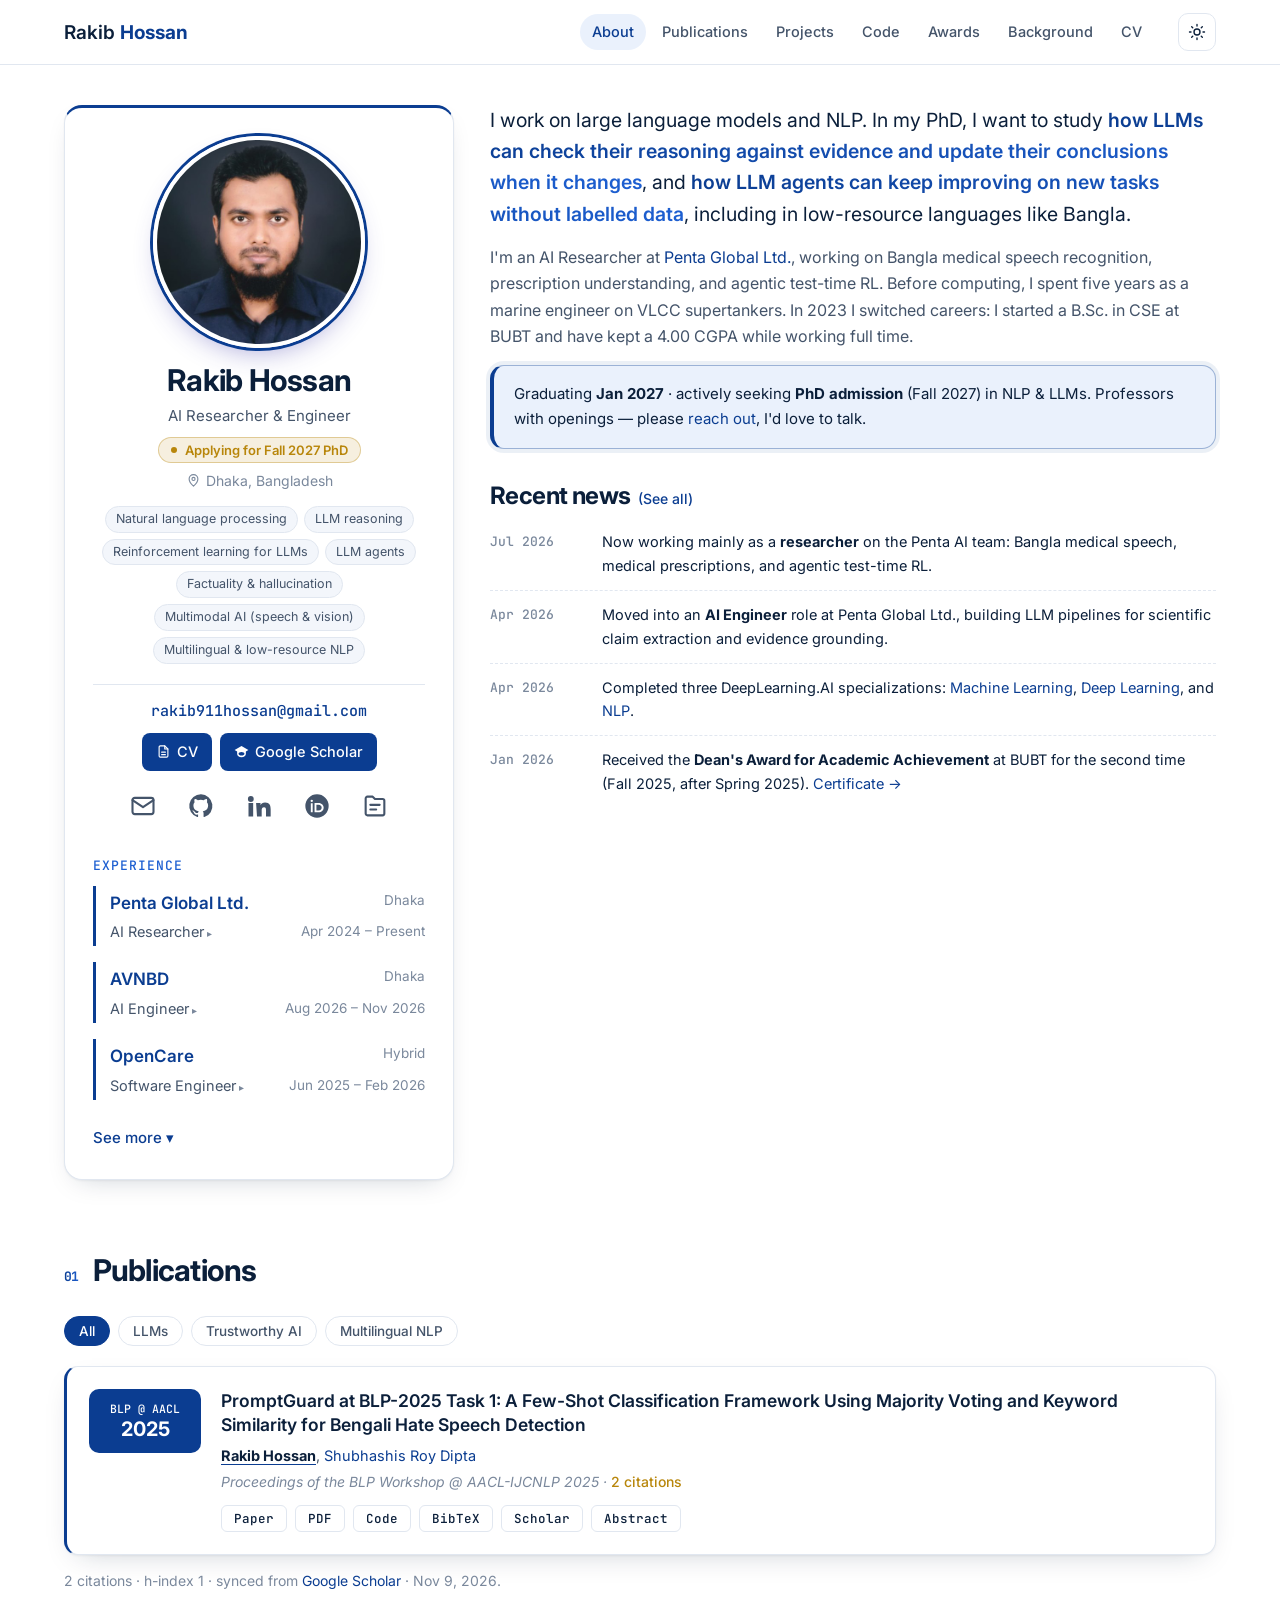
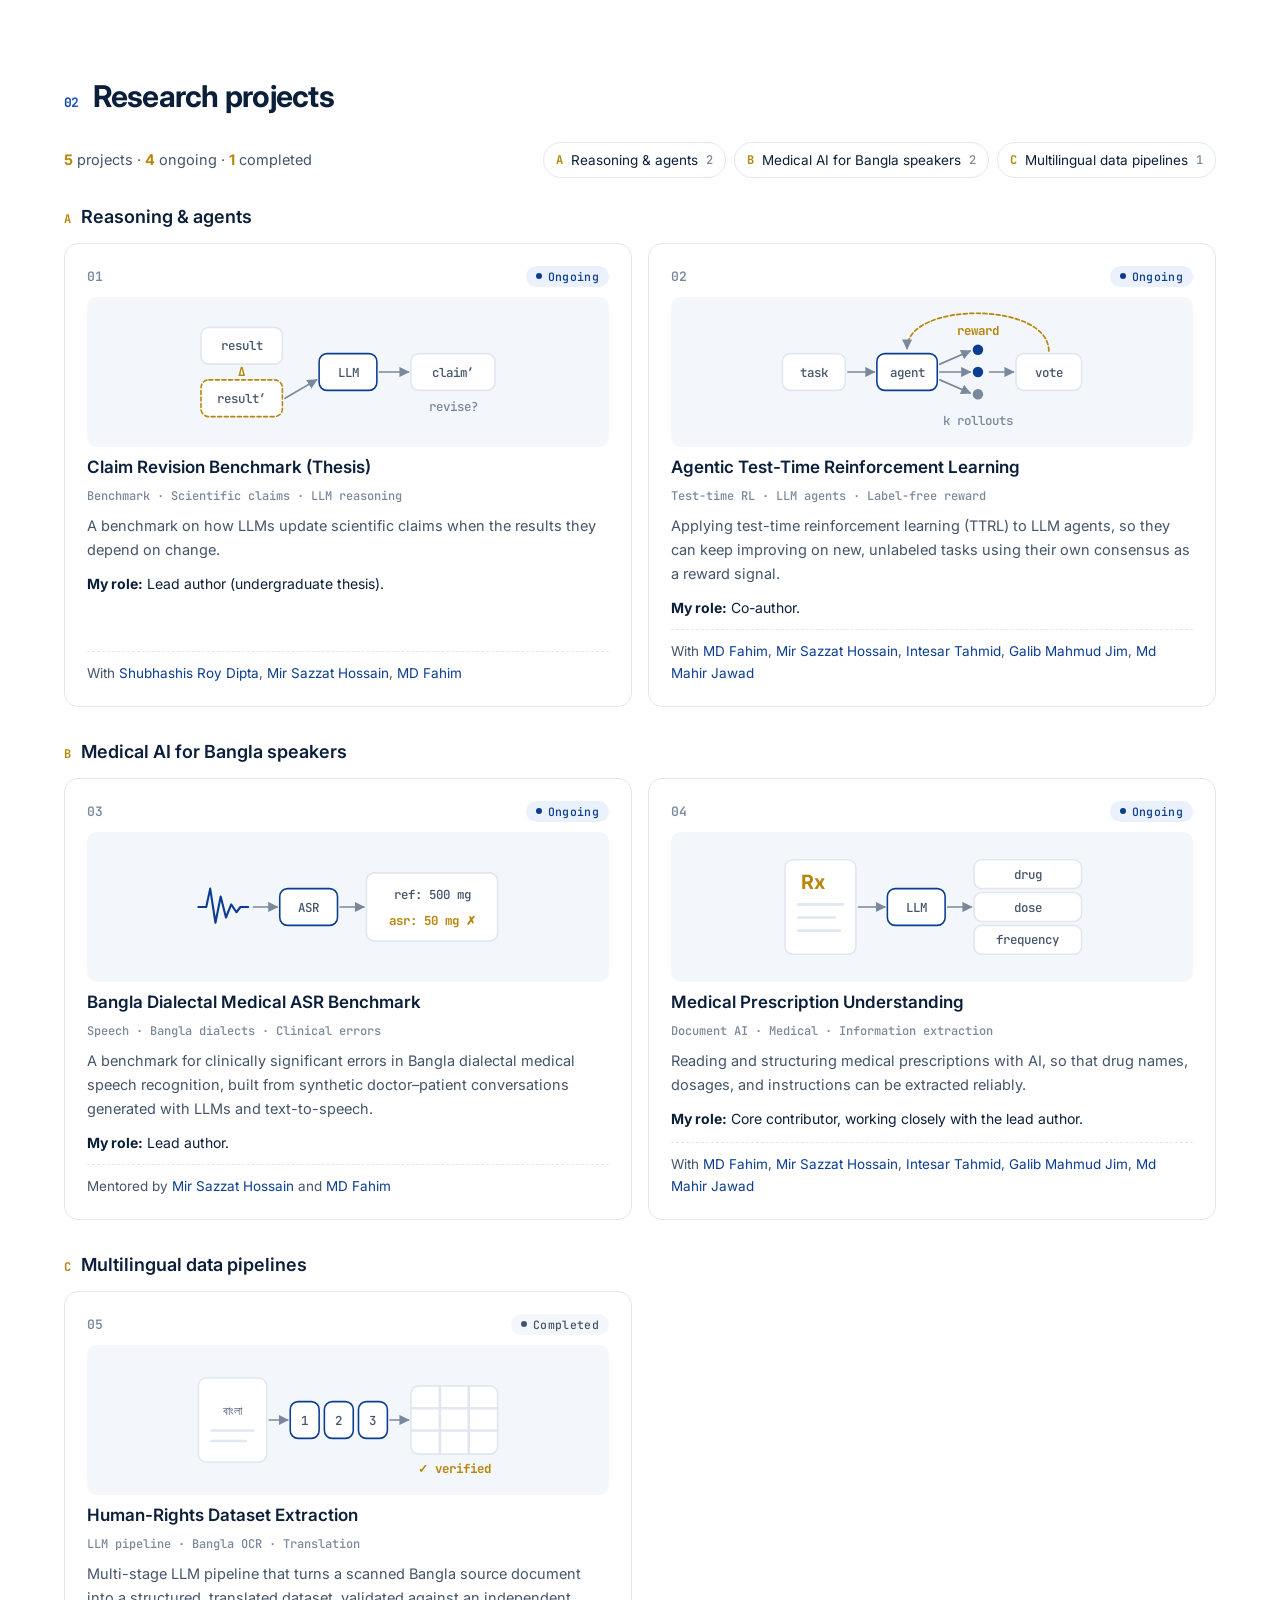
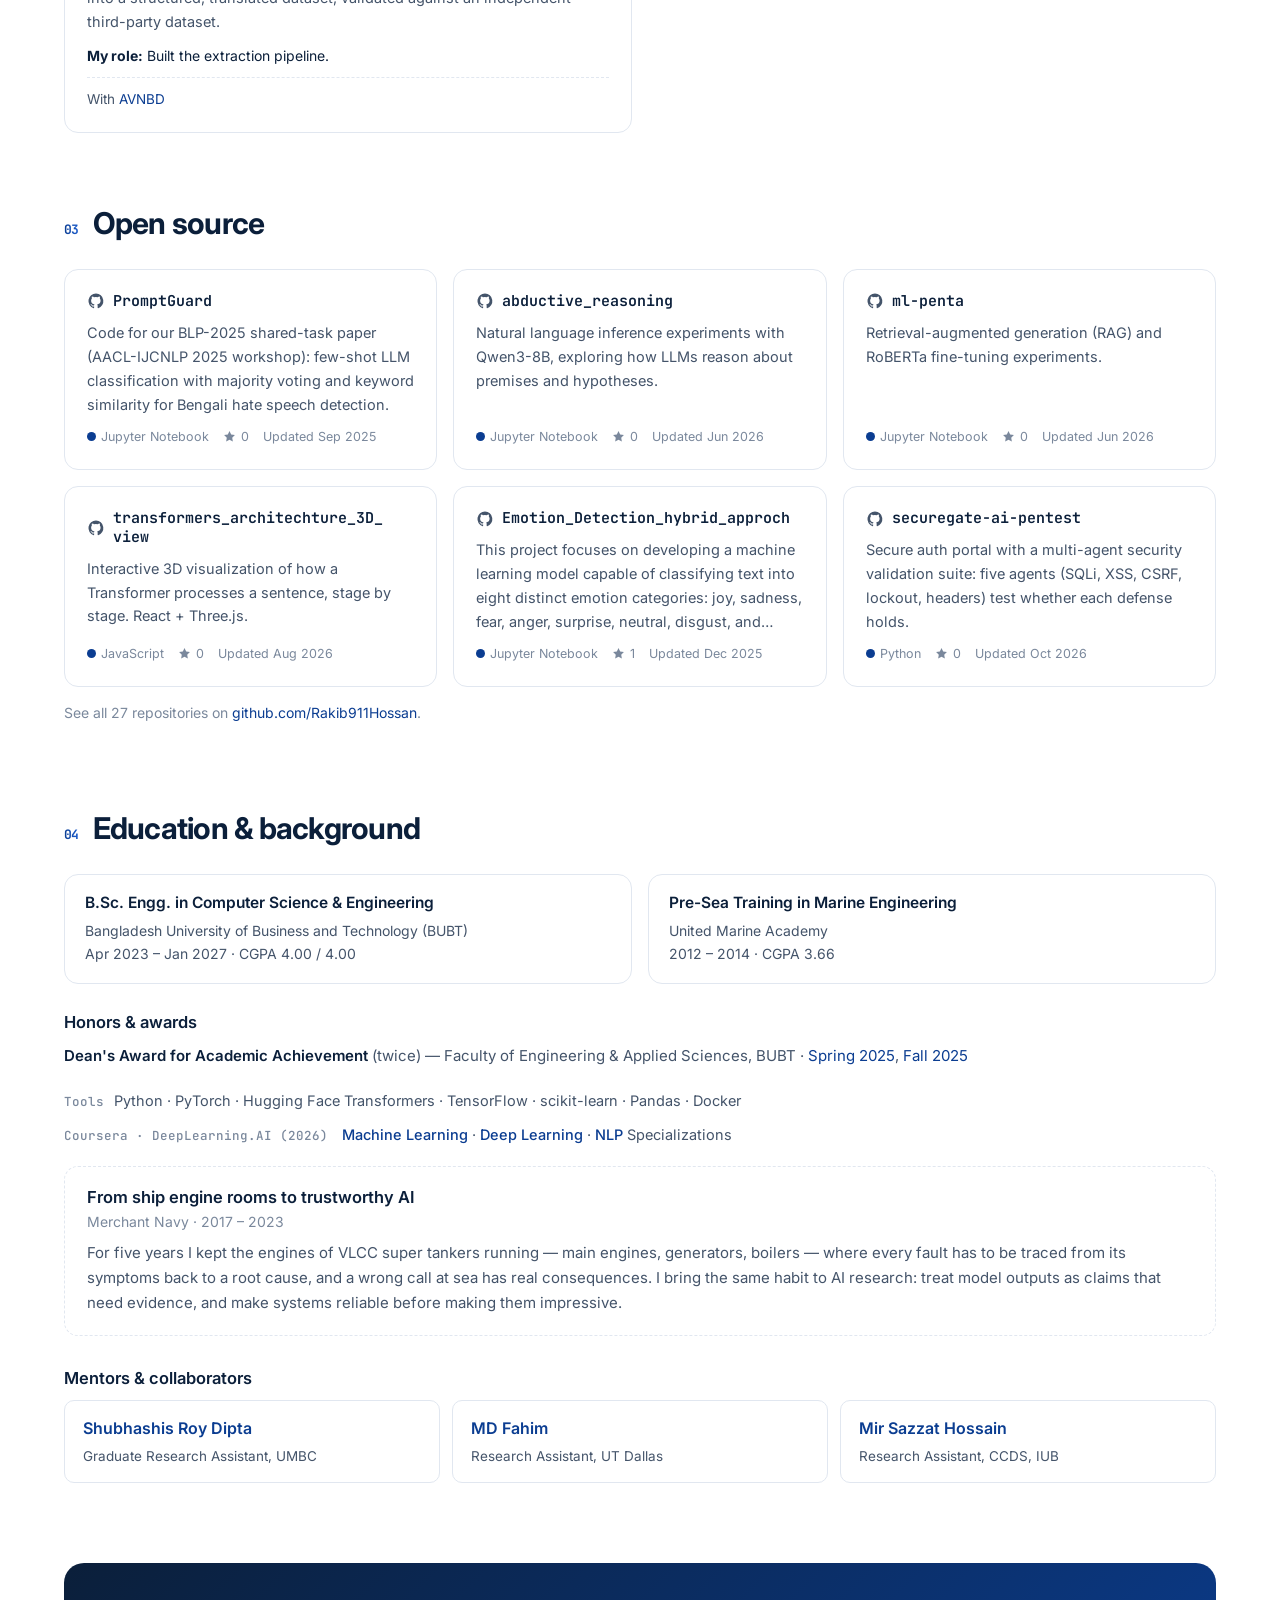
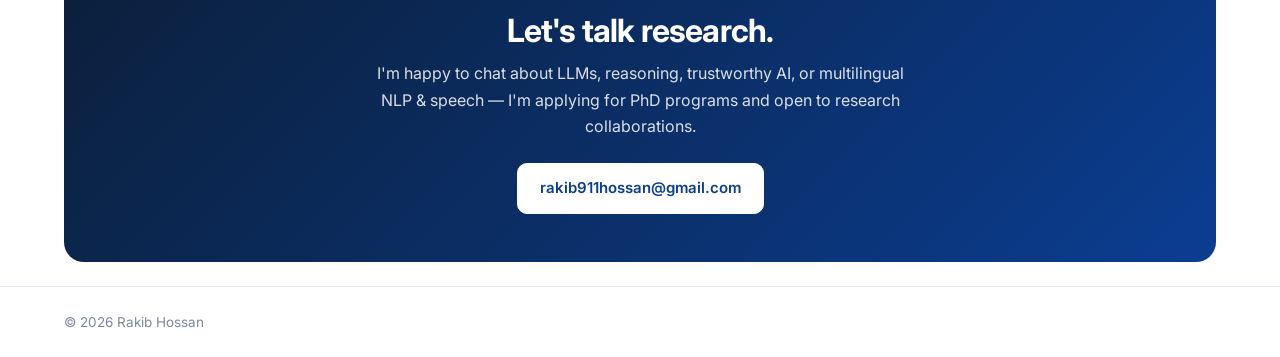
==== commit 80f16578: "Simplify intro: drop research list, fewer bolds, left-align Remove the three-line research focus lis" ====
--- a/template.html
+++ b/template.html
@@ -82,7 +82,6 @@
     <div class="intro">
       <p class="lead" data-bind="lead"></p>
       <p class="bio" data-bind="bio"></p>
-      <ul class="focus-list" id="focus"></ul>
       <div class="callout" data-bind="availability"></div>
 
       <div class="news-block">
--- a/style.css
+++ b/style.css
@@ -176,9 +176,6 @@
 .intro .lead { font-size: 19.5px; line-height: 1.6; margin: 0 0 14px; }
 .lead strong { color: var(--accent); font-weight: 600; }
 .bio { color: var(--muted); margin: 0 0 16px; }
-.focus-list { margin: 0 0 22px; padding-left: 20px; }
-.focus-list li { margin: 7px 0; font-size: 15px; }
-.focus-list b { font-weight: 600; }
 .venue-tag { font-size: 12.5px; font-weight: 600; color: var(--muted); }
 .callout {
   padding: 16px 20px; border-radius: 14px; text-align: center; font-size: 15px;
@@ -436,10 +433,6 @@
 .exp > li.marine .exp-org { color: var(--text); }
 .exp > li.marine .exp-org::before { content: '⚓ '; }
 
-/* Justify the intro paragraphs on wide screens (as on roydipta.com); phones stay left-aligned */
-@media (min-width: 901px) {
-  .intro .lead, .intro .bio { text-align: justify; hyphens: auto; -webkit-hyphens: auto; }
-}
 
 /* certifications collapsed to one quiet line */
 .certs li.cert-line { display: block; padding: 0; background: none; border: 0; font-size: 14.5px; color: var(--muted); }
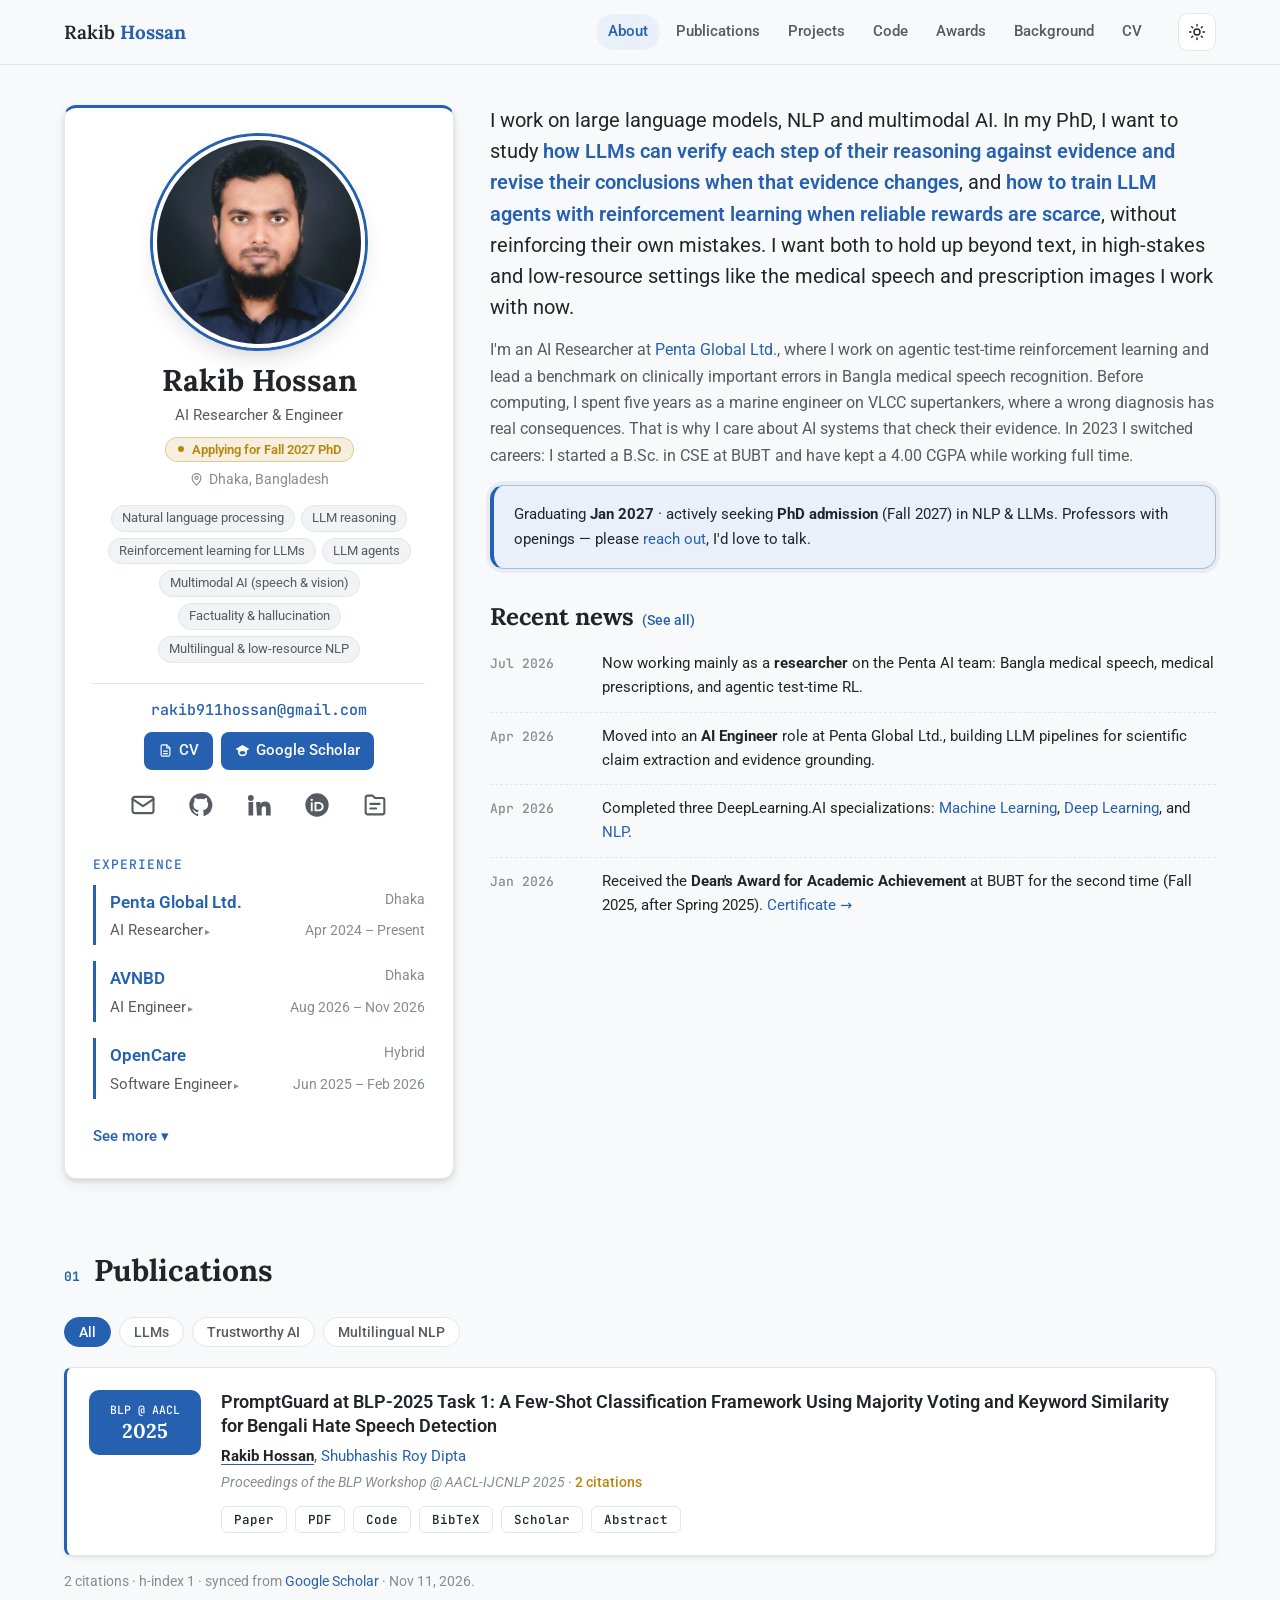
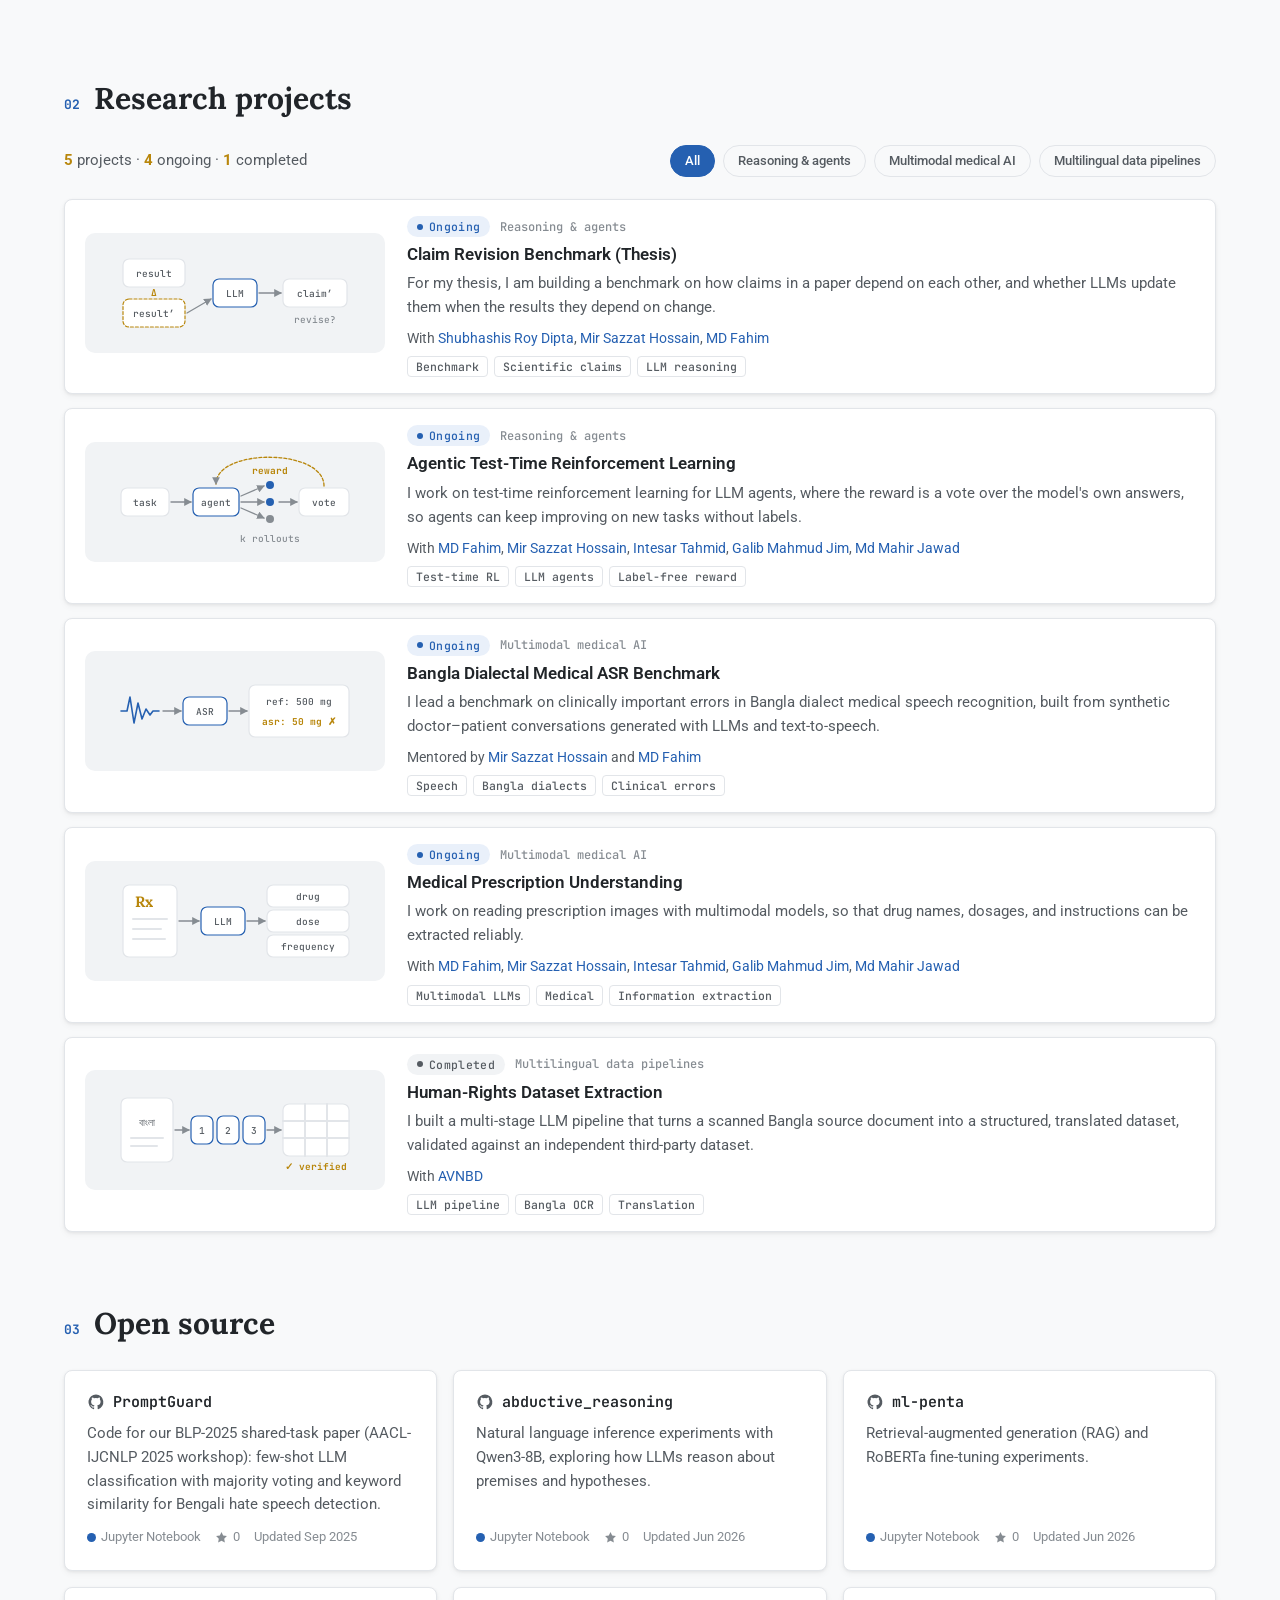
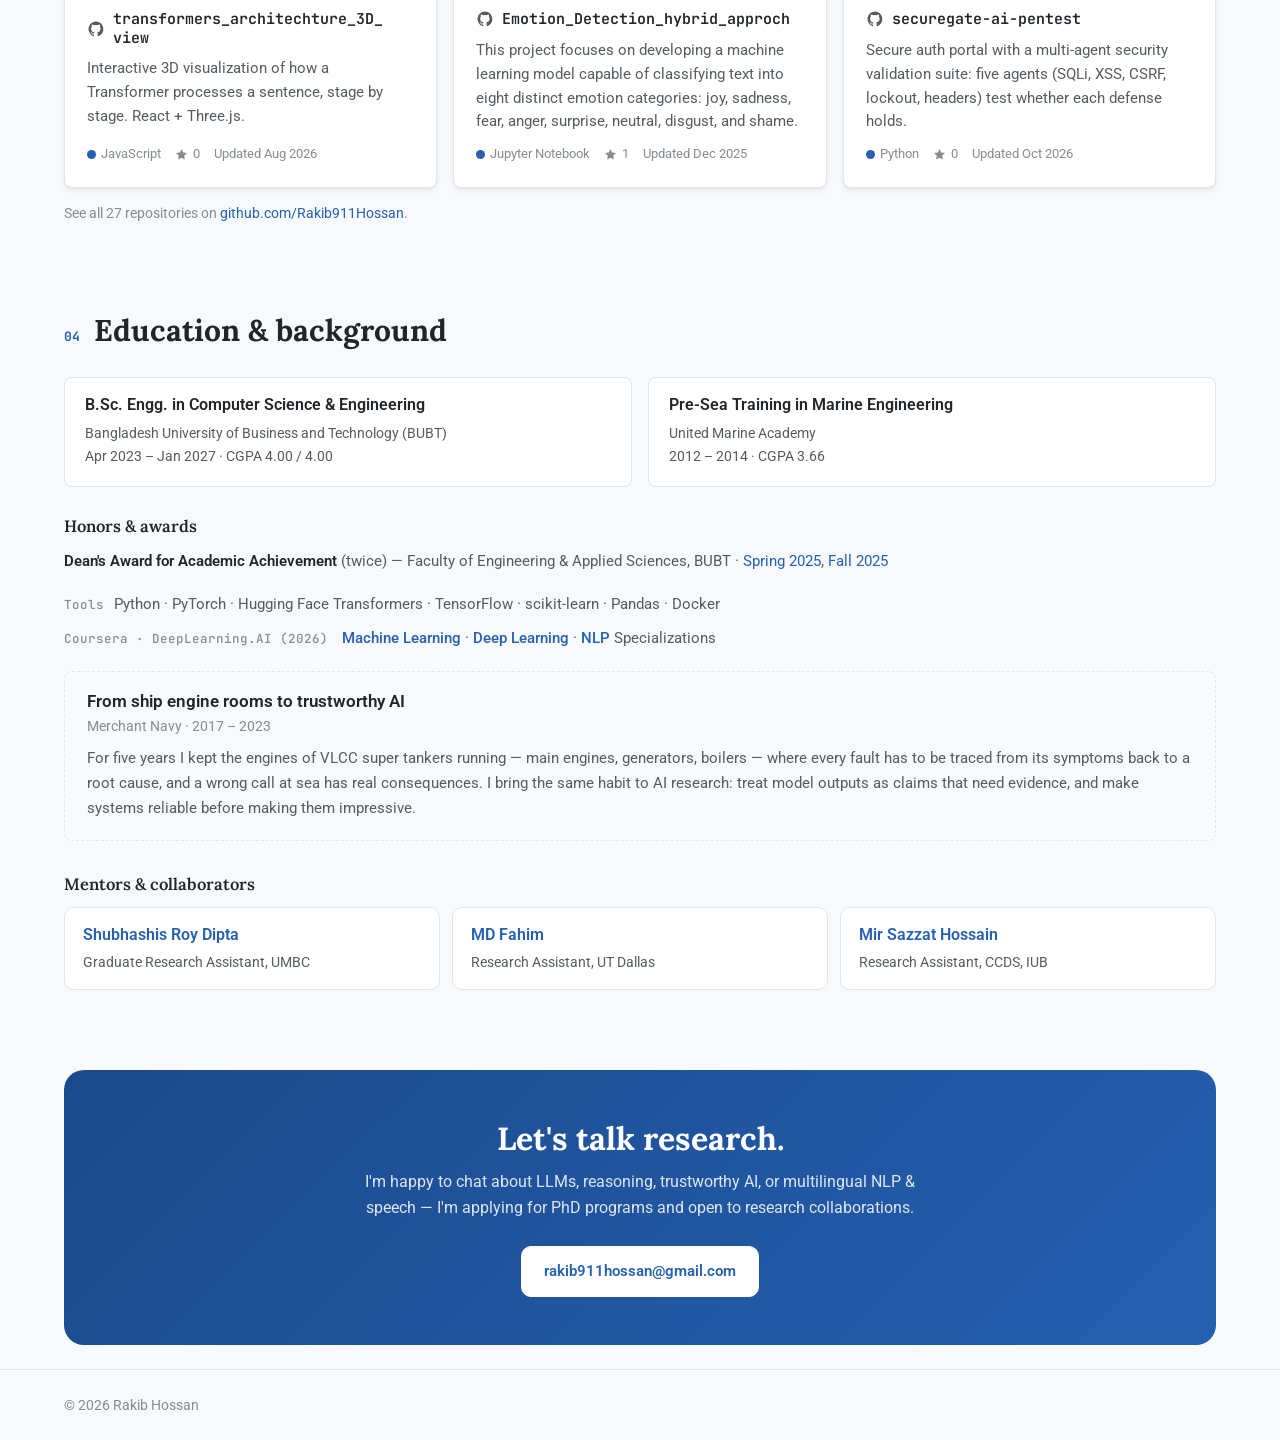
==== commit 55e2a9eb: "Theme closer to roydipta.com: grey page, white cards, blue accent, Lora + Roboto; gold kept for high" ====
--- a/template.html
+++ b/template.html
@@ -16,7 +16,7 @@
   <link rel="icon" href="assets/favicon.png">
   <link rel="preconnect" href="https://fonts.googleapis.com">
   <link rel="preconnect" href="https://fonts.gstatic.com" crossorigin>
-  <link href="https://fonts.googleapis.com/css2?family=Inter:wght@400;500;600;700&family=JetBrains+Mono:wght@500&display=swap" rel="stylesheet">
+  <link href="https://fonts.googleapis.com/css2?family=Lora:wght@500;600;700&family=Roboto:wght@400;500;700&family=JetBrains+Mono:wght@500&display=swap" rel="stylesheet">
   <link rel="stylesheet" href="style.css">
   <script>
     // Mark JS as running (enables scroll animations), and apply saved theme before paint to avoid a flash
--- a/style.css
+++ b/style.css
@@ -1,39 +1,43 @@
 /* ---------- tokens ---------- */
-/* Navy & gold: institutional, confident; gold marks metrics */
+/* Close to roydipta.com: grey page, white cards, one blue accent, Lora + Roboto.
+   Gold (--warm) kept only for small highlights (metrics, seeking badge, numbers). */
 :root {
-  --bg: #ffffff;
+  --bg: #f8f9fa;
   --surface: #ffffff;
-  --surface-2: #f3f6fb;
-  --text: #0b1f3a;
-  --muted: #44546a;
-  --faint: #7a889c;
-  --line: #e1e7f0;
-  --accent: #0b3d91;
-  --accent-2: #1d5fd1;
-  --accent-soft: #eaf1fc;
+  --surface-2: #f1f3f5;
+  --text: #212529;
+  --muted: #555b61;
+  --faint: #868c92;
+  --line: #e2e5e9;
+  --accent: #2560b1;
+  --accent-2: #2f6cc0;
+  --accent-soft: #e9f0fa;
   --accent-ink: #ffffff;
   --warm: #b8860b;
   --grid: transparent;
-  --shadow: 0 1px 2px rgba(11, 31, 58, .05), 0 10px 28px -14px rgba(11, 31, 58, .25);
-  --radius: 14px;
-  --serif: 'Inter', system-ui, -apple-system, 'Segoe UI', sans-serif;
-  --sans: 'Inter', system-ui, -apple-system, 'Segoe UI', sans-serif;
+  --shadow: 0 2px 5px rgba(0,0,0,.1), 0 5px 13px rgba(0,0,0,.065);
+  --shadow-sm: 0 1px 3px rgba(0,0,0,.06), 0 3px 7px rgba(0,0,0,.045);
+  --radius: 8px;
+  --serif: 'Lora', Georgia, serif;
+  --sans: 'Roboto', system-ui, -apple-system, 'Segoe UI', sans-serif;
   --mono: 'JetBrains Mono', ui-monospace, monospace;
   color-scheme: light;
 }
 @media (prefers-color-scheme: dark) {
   :root:not([data-theme="light"]) {
-    --bg: #0a1424; --surface: #0f1d33; --surface-2: #13233d; --text: #e6edf7; --muted: #a3b1c6;
-    --faint: #6f809a; --line: #1f3150; --accent: #7fb0ff; --accent-2: #a9c8ff; --accent-soft: #14284a;
-    --accent-ink: #071222; --warm: #e0b44c; --grid: transparent;
-    --shadow: 0 1px 2px rgba(0,0,0,.4), 0 10px 30px -12px rgba(0,0,0,.6); color-scheme: dark;
+    --bg: #1c1c1d; --surface: #212529; --surface-2: #2a2f34; --text: #dadada; --muted: #adb1b6;
+    --faint: #80858b; --line: #363b41; --accent: #79a9ec; --accent-2: #8fb8f0; --accent-soft: #1f2e44;
+    --accent-ink: #1c1c1d; --warm: #e0b44c; --grid: transparent;
+    --shadow: 0 2px 6px rgba(0,0,0,.5), 0 4px 12px rgba(0,0,0,.4);
+    --shadow-sm: 0 1px 2px rgba(0,0,0,.4), 0 1px 3px rgba(0,0,0,.5); color-scheme: dark;
   }
 }
 :root[data-theme="dark"] {
-  --bg: #0a1424; --surface: #0f1d33; --surface-2: #13233d; --text: #e6edf7; --muted: #a3b1c6;
-  --faint: #6f809a; --line: #1f3150; --accent: #7fb0ff; --accent-2: #a9c8ff; --accent-soft: #14284a;
-  --accent-ink: #071222; --warm: #e0b44c; --grid: transparent;
-  --shadow: 0 1px 2px rgba(0,0,0,.4), 0 10px 30px -12px rgba(0,0,0,.6); color-scheme: dark;
+  --bg: #1c1c1d; --surface: #212529; --surface-2: #2a2f34; --text: #dadada; --muted: #adb1b6;
+  --faint: #80858b; --line: #363b41; --accent: #79a9ec; --accent-2: #8fb8f0; --accent-soft: #1f2e44;
+  --accent-ink: #1c1c1d; --warm: #e0b44c; --grid: transparent;
+  --shadow: 0 2px 6px rgba(0,0,0,.5), 0 4px 12px rgba(0,0,0,.4);
+  --shadow-sm: 0 1px 2px rgba(0,0,0,.4), 0 1px 3px rgba(0,0,0,.5); color-scheme: dark;
 }
 
 /* ---------- base ---------- */
@@ -105,12 +109,12 @@
   padding: 40px 0 8px;
 }
 .sidecard {
-  background: var(--surface); border: 1px solid var(--line); border-radius: 18px;
+  background: var(--surface); border: 1px solid var(--line); border-radius: 12px;
   padding: 28px; box-shadow: var(--shadow);
 }
 .id { display: flex; flex-direction: column; gap: 16px; align-items: center; text-align: center; }
 .id img { width: 212px; height: 212px; border-radius: 50%; object-fit: cover; border: 4px solid var(--surface); flex-shrink: 0;
-  box-shadow: 0 0 0 3px var(--accent), 0 12px 28px -10px rgba(55, 48, 163, .45); }
+  box-shadow: 0 0 0 3px var(--accent), 0 12px 28px -10px rgba(0, 0, 0, .25); }
 .id h1 { white-space: nowrap; font: 700 30px/1.1 var(--serif); letter-spacing: -.01em; }
 .position { margin: 8px 0 0; font-size: 15px; line-height: 1.45; color: var(--muted); }
 .email {
@@ -284,7 +288,7 @@
   background: var(--surface); border: 1px solid var(--line); border-radius: var(--radius);
   transition: transform .2s, border-color .2s, box-shadow .2s;
 }
-.card:hover { transform: translateY(-3px); border-color: var(--accent); box-shadow: var(--shadow); }
+.card:hover { transform: translateY(-2px); border-color: color-mix(in srgb, var(--accent) 40%, transparent); box-shadow: var(--shadow); }
 .card h3 { font-size: 17px; font-weight: 600; }
 .card p { margin: 0; color: var(--muted); font-size: 14.5px; }
 .card .collab { margin-top: auto; padding-top: 10px; border-top: 1px dashed var(--line); font-size: 13.5px; }
@@ -292,22 +296,51 @@
 @media (max-width: 900px) { .cards { grid-template-columns: repeat(2, 1fr); } }
 @media (max-width: 600px) { .cards { grid-template-columns: 1fr; } }
 
-/* research projects: themes, numbered cards, status, schematic thumbnails */
-.proj-summary { display: flex; flex-wrap: wrap; align-items: center; justify-content: space-between; gap: 12px 24px; margin-bottom: 28px; }
+/* research projects: theme filter + horizontal cards (after roydipta.com Featured Publications) */
+.proj-summary { display: flex; flex-wrap: wrap; align-items: center; justify-content: space-between; gap: 12px 24px; margin-bottom: 22px; }
 .proj-stats { margin: 0; color: var(--muted); font-size: 14.5px; }
 .proj-stats b { color: var(--warm); font-weight: 700; }
-.proj-jump { display: flex; flex-wrap: wrap; gap: 8px; }
-.proj-jump a {
-  display: inline-flex; align-items: center; gap: 8px; padding: 6px 12px; font-size: 13.5px; color: var(--text);
-  border: 1px solid var(--line); border-radius: 999px; background: var(--surface);
-}
-.proj-jump a:hover { border-color: var(--accent); color: var(--accent); text-decoration: none; }
-.proj-jump span, .theme-title span { font: 700 12px var(--mono); color: var(--warm); }
-.proj-jump em { font: 500 12px var(--mono); font-style: normal; color: var(--faint); }
-.theme + .theme { margin-top: 34px; }
-.theme-title { display: flex; align-items: baseline; gap: 10px; margin-bottom: 14px; font-size: 18px; font-weight: 600; }
-.theme .cards { grid-template-columns: repeat(2, 1fr); }
-@media (max-width: 760px) { .theme .cards { grid-template-columns: 1fr; } svg.thumb { height: auto; aspect-ratio: 240 / 96; } }
+.proj-filter { display: flex; flex-wrap: wrap; gap: 8px; }
+.proj-filter button {
+  padding: 6px 14px; font: 500 13px var(--sans); color: var(--muted); cursor: pointer; line-height: 1.4;
+  border: 1px solid var(--line); border-radius: 999px; background: transparent;
+  transition: background-color .15s, color .15s, border-color .15s;
+}
+.proj-filter button:hover { border-color: var(--accent); color: var(--accent); }
+.proj-filter button.active { background: var(--accent); border-color: var(--accent); color: var(--accent-ink); }
+.proj-list { display: flex; flex-direction: column; gap: 14px; }
+.proj-list .proj { flex-direction: row; align-items: center; gap: 22px; padding: 16px 20px; }
+.proj-list .proj:hover { transform: translateY(-2px); }
+.proj-list .proj[hidden] { display: none; }
+.proj-preview { flex: 0 0 34%; max-width: 300px; }
+.proj-preview svg.thumb { height: auto; aspect-ratio: 240 / 96; transition: transform .2s; }
+.proj:hover .proj-preview svg.thumb { transform: scale(1.03); }
+.proj-body { flex: 1; min-width: 0; display: flex; flex-direction: column; gap: 7px; }
+.proj-top { display: flex; align-items: center; flex-wrap: wrap; gap: 10px; }
+.proj-theme { font: 500 12px var(--mono); color: var(--faint); }
+.status {
+  display: inline-flex; align-items: center; gap: 6px; padding: 3px 10px; border-radius: 999px;
+  font: 500 11.5px var(--mono); letter-spacing: .03em; background: var(--accent-soft); color: var(--accent);
+}
+.status::before { content: ''; width: 6px; height: 6px; border-radius: 50%; background: currentColor; }
+.status-ongoing::before { animation: pulse 2s ease-in-out infinite; }
+.status-inpreparation { background: color-mix(in srgb, var(--warm) 14%, transparent); color: var(--warm); }
+.status-completed { background: var(--surface-2); color: var(--muted); }
+@keyframes pulse { 50% { opacity: .3; } }
+@media (prefers-reduced-motion: reduce) { .status-ongoing::before { animation: none; } .proj:hover .proj-preview svg.thumb { transform: none; } }
+.proj h4 { font-size: 17px; font-weight: 600; }
+.proj-list .proj .collab { margin-top: 0; padding-top: 0; border-top: 0; }
+.proj .keywords { display: flex; flex-wrap: wrap; gap: 6px; }
+.proj .keywords span {
+  padding: 2px 8px; font: 500 11.5px var(--mono); color: var(--muted);
+  border: 1px solid var(--line); border-radius: 4px;
+}
+.proj .role { color: var(--text); font-size: 14px; }
+@media (max-width: 700px) {
+  .proj-list .proj { flex-direction: column; align-items: stretch; gap: 12px; }
+  .proj-preview { max-width: none; }
+}
+svg.thumb { height: auto; aspect-ratio: 240 / 96; } }
 .proj-top { display: flex; align-items: center; justify-content: space-between; gap: 8px; }
 .proj-num { font: 600 13px var(--mono); color: var(--faint); }
 .status {
@@ -389,28 +422,26 @@
 .footer .wrap { display: flex; justify-content: space-between; gap: 16px; flex-wrap: wrap; }
 
 /* ---------- academic theme accents ---------- */
-.lead strong, .section-title span {
-  background: linear-gradient(90deg, var(--accent), var(--accent-2));
-  -webkit-background-clip: text; background-clip: text; color: transparent;
-}
+.lead strong, .section-title span { color: var(--accent); }
 .section-title span { font-weight: 700; }
-.section-title { letter-spacing: -.025em; }
-.id h1, .contact h2, .block-title { letter-spacing: -.025em; }
+.section-title { letter-spacing: 0; }
+.id h1, .contact h2, .block-title { letter-spacing: 0; }
 .mini-stats b, .stat .num { color: var(--warm); }
 .cites { color: var(--warm); }
 .tag, .side-title { color: var(--accent-2); }
 .sidecard { border-top: 3px solid var(--accent); }
+.card, .pub { box-shadow: var(--shadow-sm); }
 .pub { border-left: 3px solid var(--accent); }
 .pub-badge { background: var(--accent); color: var(--accent-ink); }
 .pub-badge b { color: var(--accent-ink); }
 .callout { text-align: left; border-left: 4px solid var(--accent); }
 .contact {
-  background: linear-gradient(135deg, #0b1f3a, #0b3d91); border: 0; color: #fff;
+  background: linear-gradient(135deg, #1b4a8c, #2560b1); border: 0; color: #fff;
 }
 .contact p { color: rgba(255,255,255,.85); }
-.contact .btn.primary { background: #fff; border-color: #fff; color: #0b3d91; }
-:root[data-theme="dark"] .contact { background: linear-gradient(135deg, #0f2a55, #1d4ed8); }
-@media (prefers-color-scheme: dark) { :root:not([data-theme="light"]) .contact { background: linear-gradient(135deg, #0f2a55, #1d4ed8); } }
+.contact .btn.primary { background: #fff; border-color: #fff; color: #2560b1; }
+:root[data-theme="dark"] .contact { background: linear-gradient(135deg, #1f3550, #2b4f80); }
+@media (prefers-color-scheme: dark) { :root:not([data-theme="light"]) .contact { background: linear-gradient(135deg, #1f3550, #2b4f80); } }
 
 /* buttons */
 .btn {
